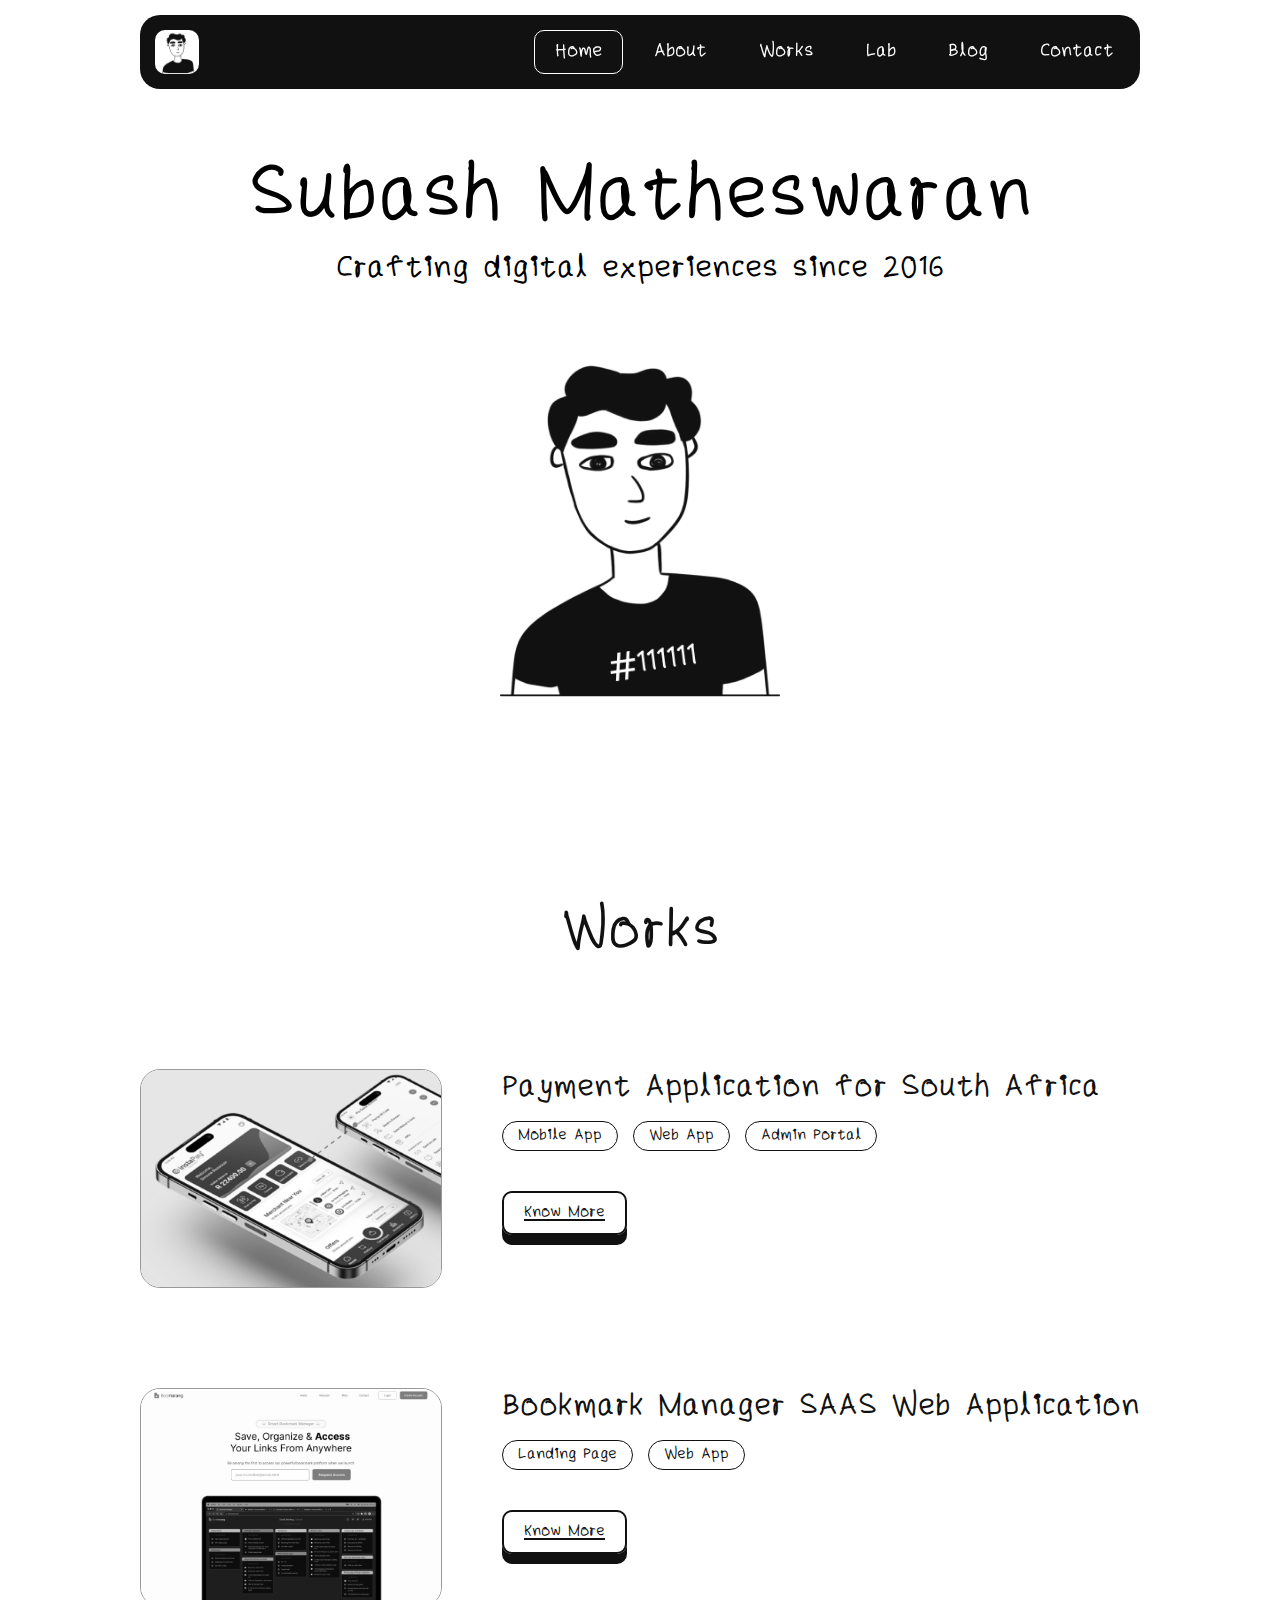
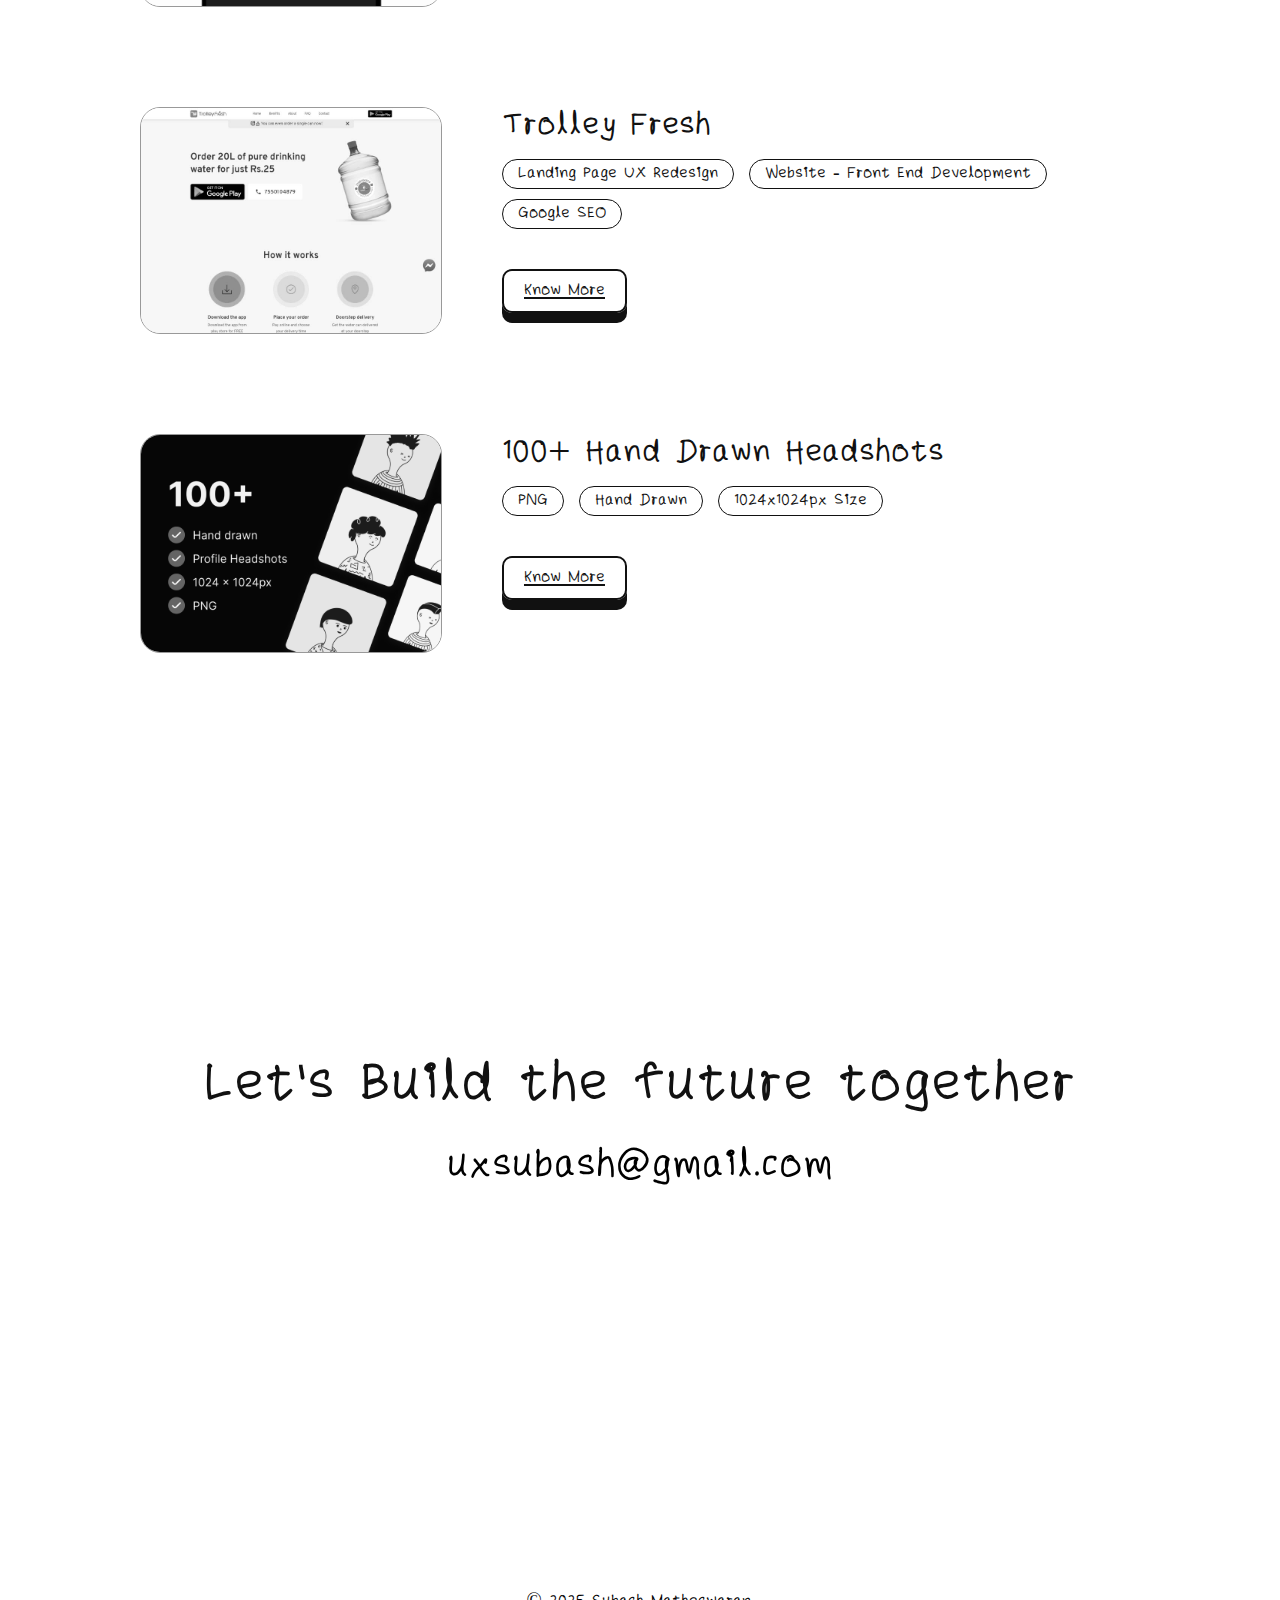
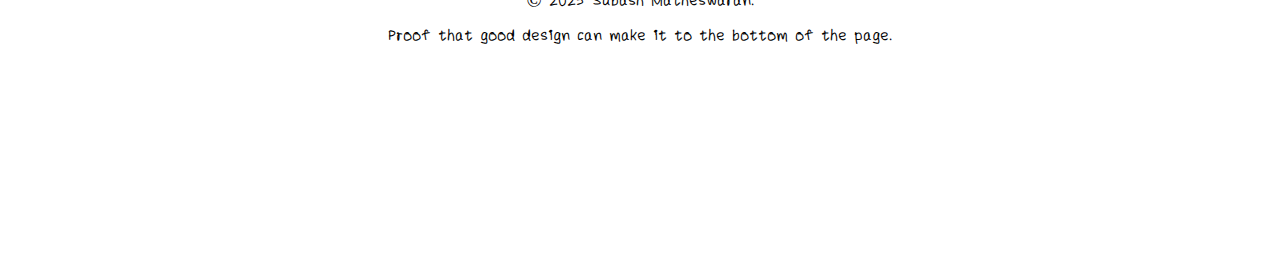
==== index.html @ a1e7739c "Updated website" ====
<!--
   ========================================================
   
   Hey there code sniffer!!!!
   
   Wanna know a secret:
   When I was about to complete my school days, I wanted to become a Fashion Designer!!! Well, life had other (better) ideas.
   
   Need any help with application UX design, drop me a line..
   email: uxsubash@gmail.com
   Twitter: https://twitter.com/SubashMathes
   
   SMILE...    ;-)
   
   ========================================================   
   
                                                                       
                                                                       
  .--.--.                                                    ,---,     
 /  /    '.                ,---,                           ,--.' |     
|  :  /`. /          ,--,,---.'|                           |  |  :     
;  |  |--`         ,'_ /||   | :                  .--.--.  :  :  :     
|  :  ;_      .--. |  | ::   : :      ,--.--.    /  /    ' :  |  |,--. 
 \  \    `. ,'_ /| :  . |:     |,-.  /       \  |  :  /`./ |  :  '   | 
  `----.   \|  ' | |  . .|   : '  | .--.  .-. | |  :  ;_   |  |   /' : 
  __ \  \  ||  | ' |  | ||   |  / :  \__\/: . .  \  \    `.'  :  | | | 
 /  /`--'  /:  | : ;  ; |'   : |: |  ," .--.; |   `----.   \  |  ' | : 
'--'.     / '  :  `--'   \   | '/ : /  /  ,.  |  /  /`--'  /  :  :_:,' 
  `--'---'  :  ,      .-./   :    |;  :   .'   \'--'.     /|  | ,'     
             `--`----'   /    \  / |  ,     .-./  `--'---' `--''       
                         `-'----'   `--`---'                           
                                                                       
   
   
-->







<!DOCTYPE html>
<html lang="en">
  <head>
    <title>UX Designer - Tamil Nadu, India</title>
    <meta charset="utf-8">
    <meta name="viewport" content="width=device-width, initial-scale=1, viewport-fit=cover">
    <meta name="author" content="Subash Matheswaran">
    <meta name="description" content="Crafting digital experiences since 2016. Product Designer - Tamil Nadu, India.">
    <meta name="theme-color" content="#111111">
    <meta property="og:type" content="website">
    <meta property="og:title" content="Subash Matheswaran">
    <meta property="og:description" content="User Experience Designer, India">
    <meta property="og:image" content="/assets/img/preview-image-subash-matheswaran.png">
    <meta property="og:url" content="/this-page.html">
    <meta property="og:site_name" content="Subash Matheswaran Website">
    <meta property="og:locale" content="en_US">
    <meta name="twitter:card" content="/assets/img/preview-image-subash-matheswaran.png">
    <meta name="twitter:url" content="/index.html">
    <meta name="twitter:title" content="Subash - Product Designer, India.">
    <meta name="twitter:image" content="/assets/img/preview-image-subash-matheswaran.png">
    <link rel="icon" type="image/png" href="assets/img/favicon.ico" />
    <link rel="apple-touch-icon" type="image/png" sizes="76x76" href="/apple-touch-icon.png" />
    <link rel="mask-icon" href="/assets/img/android-chrome-512x512.png" color="#111111" />
    <link rel="canonical" href="www.subashmatheswaran.github.io">

    <link rel="stylesheet" href="assets/css/style.css">
  </head>
  <body>

    <div class="container">
        <nav id="navbar">
            <div class="nav-content">
                <a href="index.html" class="logo"><img src="assets/img/subash_logo.png"></a>
                
                <!-- Checkbox for toggle -->
                <input type="checkbox" id="nav-toggle">
                <label for="nav-toggle" class="nav-toggle-label">
                    <div class="hamburger-lines">
                        <span></span>
                    </div>
                </label>
                
                <ul class="nav-links">
                    <li><a class="active-menu" href="index.html">Home</a></li>
                    <li><a href="about.html">About</a></li>
                    <li><a href="works.html">Works</a></li>
                    <li><a href="lab.html">Lab</a></li>
                    <li><a href="https://medium.com/@subashmatheswaran" target="_blank">Blog</a></li>
                    <li><a href="contact.html">Contact</a></li>
                </ul>
            </div>
        </nav>



        <section class="hero-section">
            <h1 class="hero-text">Subash Matheswaran</h1>
            <p class="hero-p">Crafting digital experiences since 2016</p>
            <img class="hero-image" src="assets/img/subash_image.png" alt="Subash Illustration" />
            <img class="hero-snippets" src="assets/img/hero-snippets.png" alt="Snippets" />
        </section>



        <section class="works section-space">
            <h2>Works</h2>

            <div class="work-card">
                <img class="work-card-image" src="assets/img/instapay.png"/>
                <div class="card-content">
                    <h3>Payment Application for South Africa</h3>
                    <ul>
                        <li>Mobile App</li>
                        <li>Web App</li>
                        <li>Admin Portal</li>
                    </ul>
                    <a href="#" target="_blank" class="cta-card-button">Know More</a>
                </div>
            </div>

            <div class="work-card">
                <img class="work-card-image" src="assets/img/boomarang_saas.png" />
                <div class="card-content">
                    <h3>Bookmark Manager SAAS Web Application</h3>
                    <ul>
                        <li>Landing Page</li>
                        <li>Web App</li>
                    </ul>
                    <a href="#" target="_blank" class="cta-card-button">Know More</a>
                </div>
            </div>

            <div class="work-card">
                <img class="work-card-image" src="assets/img/trolley-fresh.jpg" />
                <div class="card-content">
                    <h3>Trolley Fresh</h3>
                    <ul>
                        <li>Landing Page UX Redesign</li>
                        <li>Website - Front End Development</li>
                        <li>Google SEO</li>
                    </ul>
                    <a href="#" target="_blank" class="cta-card-button">Know More</a>
                </div>
            </div>

            <div class="work-card">
                <img class="work-card-image" src="assets/img/100_headshots_handdrawn.png" />
                <div class="card-content">
                    <h3>100+ Hand Drawn Headshots</h3>
                    <ul>
                        <li>PNG</li>
                        <li>Hand Drawn</li>
                        <li>1024x1024px Size</li>
                    </ul>
                    <a href="#" target="_blank" class="cta-card-button">Know More</a>
                </div>
            </div>

        </section>





<!--

        <section class="home-lab section-space">
            <h2>From the Lab</h2>
            <a>Visit Lab</a>
            <div class="card-row">
                <div class="card">
                    <img src="assets/img/instapay.png" alt="" class="">
                    <h3>Lines and Shapes1</h3>
                </div>
                <div class="card">
                    <img src="assets/img/instapay.png" alt="" class="">
                    <h3>Lines and Shapes1</h3>
                </div>
                <div class="card">
                    <img src="assets/img/instapay.png" alt="" class="">
                    <h3>Lines and Shapes1</h3>
                </div>
            </div>
        </section>

-->





        <section class="cta-email section-space">
            <h2>Let’s Build the future together</h2>
            <h3>uxsubash@gmail.com</h3>
        </section>






        <footer class="footer section-space">
            <p>© 2025 Subash Matheswaran.</p>
            <p>Proof that good design can make it to the bottom of the page.</p>
        </footer>
        






    </div>
    <script src="https://ajax.googleapis.com/ajax/libs/jquery/3.3.1/jquery.min.js"></script>
	<script src="assets/js/script.js" type="text/javascript"></script>
    <script>
        $(document).ready(function(){
        var oldTitle = $(document).find("title").text();
        var newTitle = "You're Awesome...";
    
        function setTitle(title){
          document.title = title;
        }
    
        $(window).on("focus", function(){
        setTitle(oldTitle);
        }).on("blur", function(){
        setTitle(newTitle);
        });
        });
    
    
    
        // smooth scroll mouse wheel
        document.addEventListener('wheel',function (event){
        //only vertical scroll
        if (event.deltaY > 0)
        {
            event.preventDefault();
            smoothScroll(document.documentElement,5,1000)
        }
        })
        function smoothScroll (domElement,pixel,delay)
        {
        const intervalToRepeat = 5;
        const step = (intervalToRepeat * pixel) / delay;
        if ( step < pixel)
        {
            domElement.scrollTop += step;
            setTimeout(function (){
            smoothScroll(domElement,pixel - step,delay)
            },intervalToRepeat);
        }
        }
    
        </script>
        
  </body>
</html>
---- assets/css/style.css ----
/* CSS Reset

http://meyerweb.com/eric/tools/css/reset/ 
v2.0 | 20110126
License: none (public domain)
*/

html, body, div, span, applet, object, iframe,
h1, h2, h3, h4, h5, h6, p, blockquote, pre,
a, abbr, acronym, address, big, cite, code,
del, dfn, em, img, ins, kbd, q, s, samp,
small, strike, strong, sub, sup, tt, var,
b, u, i, center,
dl, dt, dd, ol, ul, li,
fieldset, form, label, legend,
table, caption, tbody, tfoot, thead, tr, th, td,
article, aside, canvas, details, embed, 
figure, figcaption, footer, header, hgroup, 
menu, nav, output, ruby, section, summary,
time, mark, audio, video {
	margin: 0;
	padding: 0;
	border: 0;
	font-size: 100%;
	font: inherit;
	vertical-align: baseline;
}
/* HTML5 display-role reset for older browsers */
article, aside, details, figcaption, figure, 
footer, header, hgroup, menu, nav, section {
	display: block;
}
body {
	line-height: 1;
    font-family: "Humans-Font-01-Regular";
    cursor: url('../img/cursor.png'), auto;
}
ol, ul {
	list-style: none;
}
blockquote, q {
	quotes: none;
}
blockquote:before, blockquote:after,
q:before, q:after {
	content: '';
	content: none;
}
table {
	border-collapse: collapse;
	border-spacing: 0;
}


@font-face {
    font-family: "Humans-Font-01-Regular";
    src: url("../font/Humans-Font-01-Regular.ttf");
}

::-moz-selection { /* Code for Firefox */
    color: #ffffff;
    background: #111111;
  }
  
  ::selection {
    color: #ffffff;
    background: #111111;
  }





  /* scroll bar customization */
::-webkit-scrollbar {
    width: 12px;
  }
  
  /* Track */
  ::-webkit-scrollbar-track {
    box-shadow: inset 0 0 2px grey; 
    border-radius: 10px;
  }
   
  /* Handle */
  ::-webkit-scrollbar-thumb {
    background: #111111; 
    border-radius: 10px;
  }
  
  /* Handle on hover */
  ::-webkit-scrollbar-thumb:hover {
    background: #111111; 
  }











.container{
    max-width: 1000px;
    margin: 0 auto;
}

/* navbar */
#navbar {
    padding: 15px 0px;
    position: fixed;
    max-width: 1000px;
    z-index: 1000;
    transition: all 0.3s;
}

.nav-content {
    width: 1000px;
    background-color: #111111;
    
    border-radius: 20px;
    margin: 0 auto;
    display: flex;
    justify-content: space-between;
    align-items: center;
    float: right;
}

.nav-content .logo{
    text-decoration: none;
    max-height: 44px;
    padding: 15px;
}

.logo img{
    max-width: 44px;
    max-height: 44px;
    border-radius: 10px;
}

/* Hide checkbox */
#nav-toggle {
    display: none;
}

/* Hamburger menu styles */
.nav-toggle-label {
    display: none; /* Hidden by default for desktop */
    cursor: pointer;
    width: 40px;
    height: 40px;
    align-items: center;
    justify-content: center;
}

/* Container for hamburger lines */
.hamburger-lines {
    position: relative;
    width: 25px;
    height: 20px;
}

.hamburger-lines span,
.hamburger-lines span::before,
.hamburger-lines span::after {
    display: block;
    background: #000000;
    height: 2px;
    width: 25px;
    position: absolute;
    left: 0;
    transition: all 0.3s ease;
}

.hamburger-lines span {
    top: 9px;
}

.hamburger-lines span::before {
    content: '';
    top: -8px;
}

.hamburger-lines span::after {
    content: '';
    top: 8px;
}

/* Hamburger animation */
#nav-toggle:checked + .nav-toggle-label .hamburger-lines span {
    background: transparent;
}

#nav-toggle:checked + .nav-toggle-label .hamburger-lines span::before {
    transform: rotate(45deg);
    top: 0;
}

#nav-toggle:checked + .nav-toggle-label .hamburger-lines span::after {
    transform: rotate(-45deg);
    top: 0;
}

/* Navigation links */
.nav-links {
    display: flex;
    list-style: none;
}

.nav-links a {
    color: #ffffff;
    border-radius: 10px;
    border: 1px solid #111111;
    text-decoration: none;
    padding: 10px 20px;
    margin: 0px 5px;
    font-size: 24px;
    transition: all 0.6s;
}

.nav-links .active-menu:hover{
    color: #111111;
    background-color: #ffffff;
}


.nav-links .active-menu{
    border: 1px solid #ffffff;
    border-radius: 10px;
}

.nav-links a:hover {
    color: #ffffff;
    border-radius: 10px;
    border: 1px solid #ffffff;
    transition: all 0.6s;
}

/* Mobile styles */
@media (max-width: 768px) {
    .nav-toggle-label {
        display: flex; /* Show only on mobile */
    }

    .nav-links {
        position: absolute;
        top: 100%;
        left: 0;
        width: 100%;
        background-color: #ffffff;
        padding: 0;
        margin: 0;
        
        /* Initial state */
        max-height: 0;
        overflow: hidden;
        transition: max-height 0.5s ease-in-out,
                    padding 0.5s ease-in-out;
    }

    
.nav-links a {
    margin-left: 0px;
    font-size: 24px;
}

    .nav-links li {
        opacity: 0;
        transform: translateY(-20px);
        transition: opacity 0.5s ease, 
                    transform 0.5s ease;
    }

    /* Show menu when checkbox is checked */
    #nav-toggle:checked ~ .nav-links {
        max-height: 500px;
        padding: 1rem;
    }

    /* Animate list items when menu opens */
    #nav-toggle:checked ~ .nav-links li {
        opacity: 1;
        transform: translateY(0);
        padding:30px;
    }

    /* Stagger the animation for each list item */
    .nav-links li:nth-child(1) { transition-delay: 0.1s; }
    .nav-links li:nth-child(2) { transition-delay: 0.2s; }
    .nav-links li:nth-child(3) { transition-delay: 0.3s; }
    .nav-links li:nth-child(4) { transition-delay: 0.4s; }

    .nav-links {
        flex-direction: column;
    }

    .nav-links li {
        text-align: center;
        padding: 0.5rem 0;
    }
}










/* HERO content */
.hero-section{
    padding-top: 100px;
    text-align: center;
}

.hero-text{
    font-size: 100px;
    margin-top: 50px;
}

.hero-p{
    font-size: 40px;
    margin-bottom: 70px;
}

.hero-image{
    max-width: 280px;
    max-height: 337px;   
    position:absolute;
    left:0;
    right:0;
    margin: 0px auto;
}

.hero-snippets{
    max-width: 780px;
    margin-bottom: 30px;
    position:relative;
    visibility: hidden;
    pointer-events:none;
    opacity: 0;
    transition: all 0.4s;
}

.hero-image:hover ~ .hero-snippets{
    visibility: visible;
    opacity: 1;
    transition: all 0.6s;
}

















.section-space{
    padding-top: 200px;
    padding-bottom: 200px;
}



/*WORKS*/
.works{
    clear: both;
}

.works h2{
    font-size: 70px;
    text-align: center;
    color:  #111111;
}

.work-card{
    clear: both;
    padding-top: 100px;
    height: 218px;
}

.work-card-image{
    float: left;
    border-radius: 20px;
    margin-right: 60px;
    max-width: 300px;
    border: 1px solid #999999;
    filter: grayscale(100%);
    transition: all 0.6s;
}

.work-card-image:hover{
    filter: grayscale(0%);
    transition: all 0.6s;
    transform: scale(1.1);
}

.work-card .card-content{
    float: none;
}

.work-card .card-content h3{
    font-size: 40px;
    color:  #111111;
}

.work-card .card-content ul{
    margin-top:12px;
}

.work-card .card-content ul li{
    padding: 4px 15px;
    margin-right: 10px !important;
    margin-bottom: 10px !important;
    border: 1px solid #111111;
    border-radius: 30px;
    font-size: 20px;
    margin: 0;
    display: inline-block;
    color:  #111111;
}

.cta-card-button{
    display: inline-block;
    margin-top: 30px;
    padding: 10px 20px;
    color: #111111;
    border: 2px solid #111111;
    border-radius: 10px;
    font-size: 20px;
    line-height: 20px;
    -webkit-box-shadow: 0px 10px 0px 0px rgba(17,17,17,1);
    -moz-box-shadow: 0px 10px 0px 0px rgba(17,17,17,1);
    box-shadow: 0px 10px 0px 0px rgba(17,17,17,1);
    transition: all 0.6s;
}

.cta-card-button:hover {
    background-color: #111111;
    color: #ffffff;
    transition: all 0.6s;
    box-shadow: none;
}
























.home-lab{

}

.home-lab h2{
    font-size: 70px;
    color: #111111;
    float: left;
    padding-bottom: 50px;
}

.home-lab a{
    float: right;
    font-size: 40px;
    text-decoration: underline;
}

.home-lab img{
    max-width: 300px;
    border-radius: 20px;
    border: 1px solid #999999;
}

.home-lab .card-row {
    display: flex;
    flex-wrap: wrap;
    flex-direction: row;
    justify-content: space-between;
    width: 100%;
}

.home-lab .card-row .card img{
    transition: all 0.6s;
    transform: scale(1.0);
}

.home-lab .card-row .card img:hover {
    transition: all 0.6s;
    transform: scale(1.1);
}

.home-lab h3{
    font-size: 40px;
    padding-top: 25px;
    word-wrap: break-word;
    max-width: 300px;
}






.cta-email{
    clear: both;
    text-align: center;
}

.cta-email h2{
    font-size: 70px;
    text-align: center;
    color:  #111111;
}

.cta-email h3{
    font-size: 50px;
    margin-top: 20px;
}





.footer{
    clear: both;
    text-align: center;
}

.footer p{
    font-size: 20px;
    padding-bottom: 15px;
}
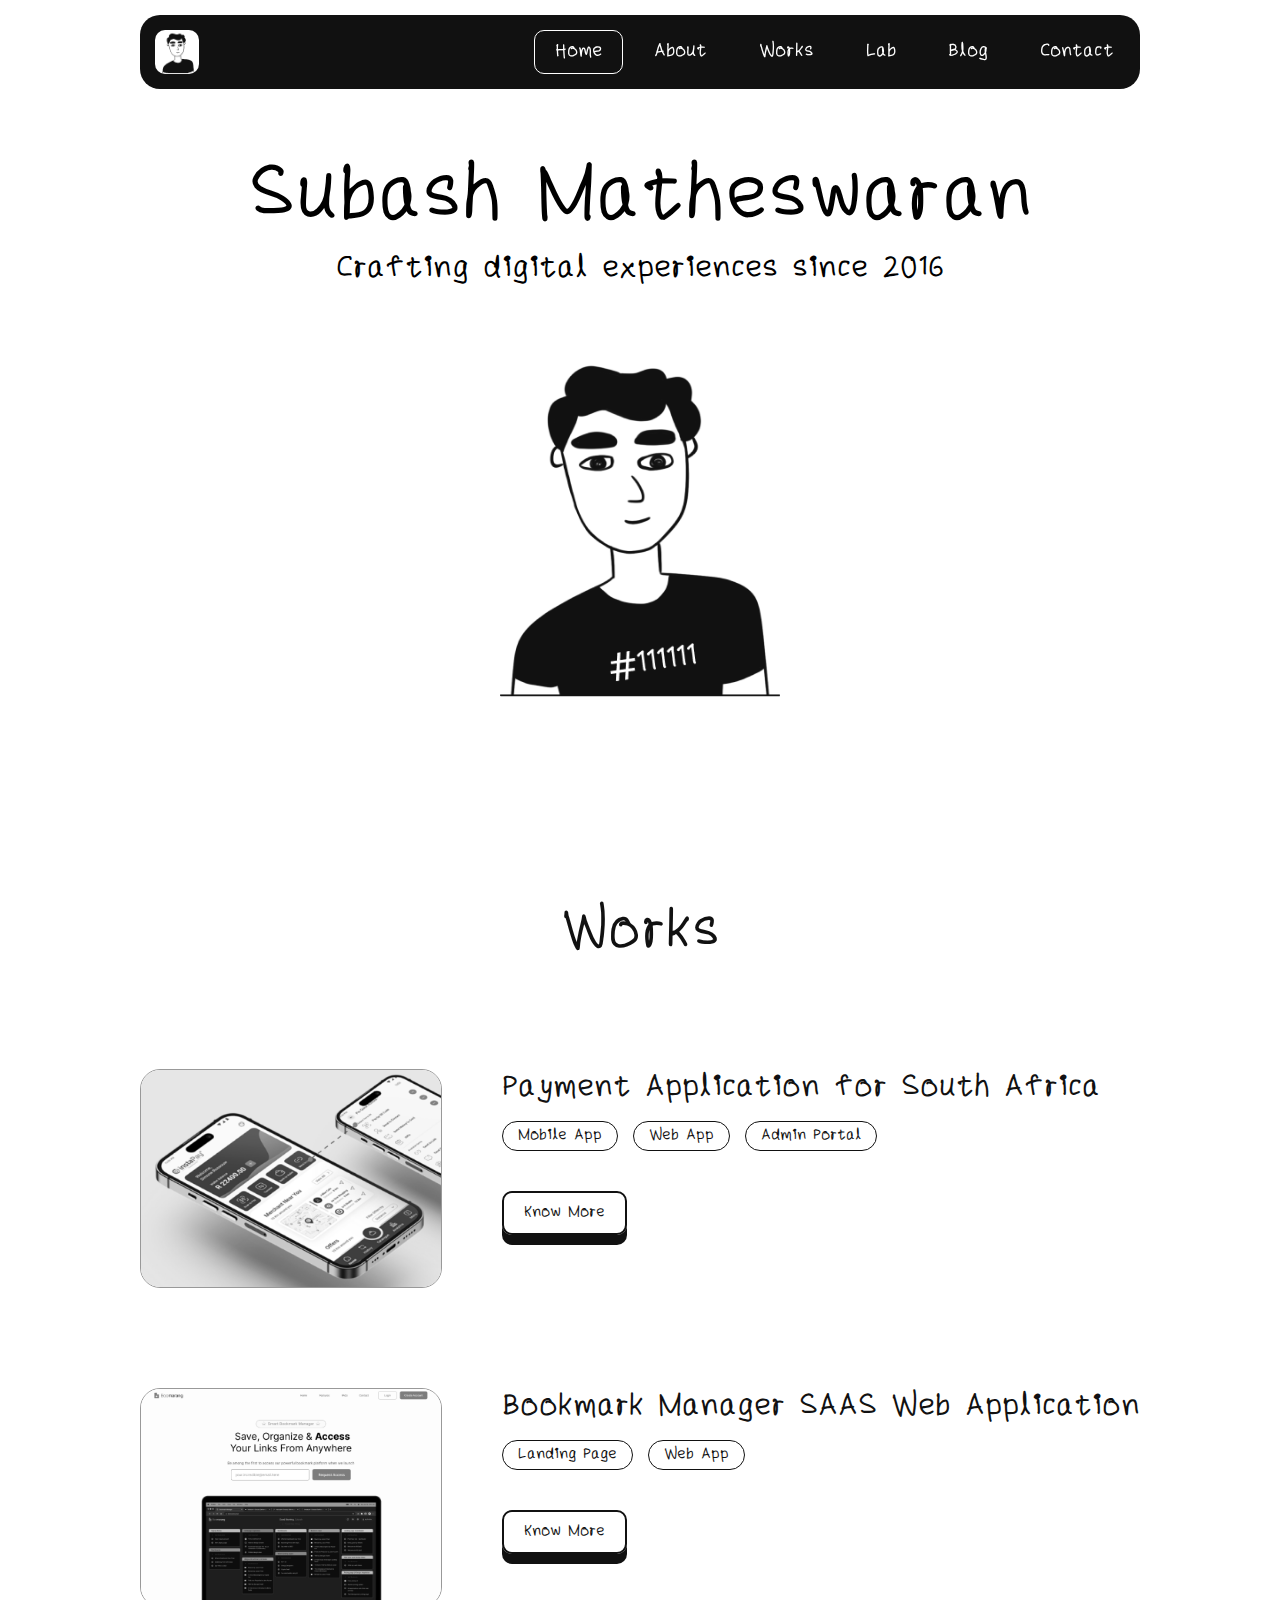
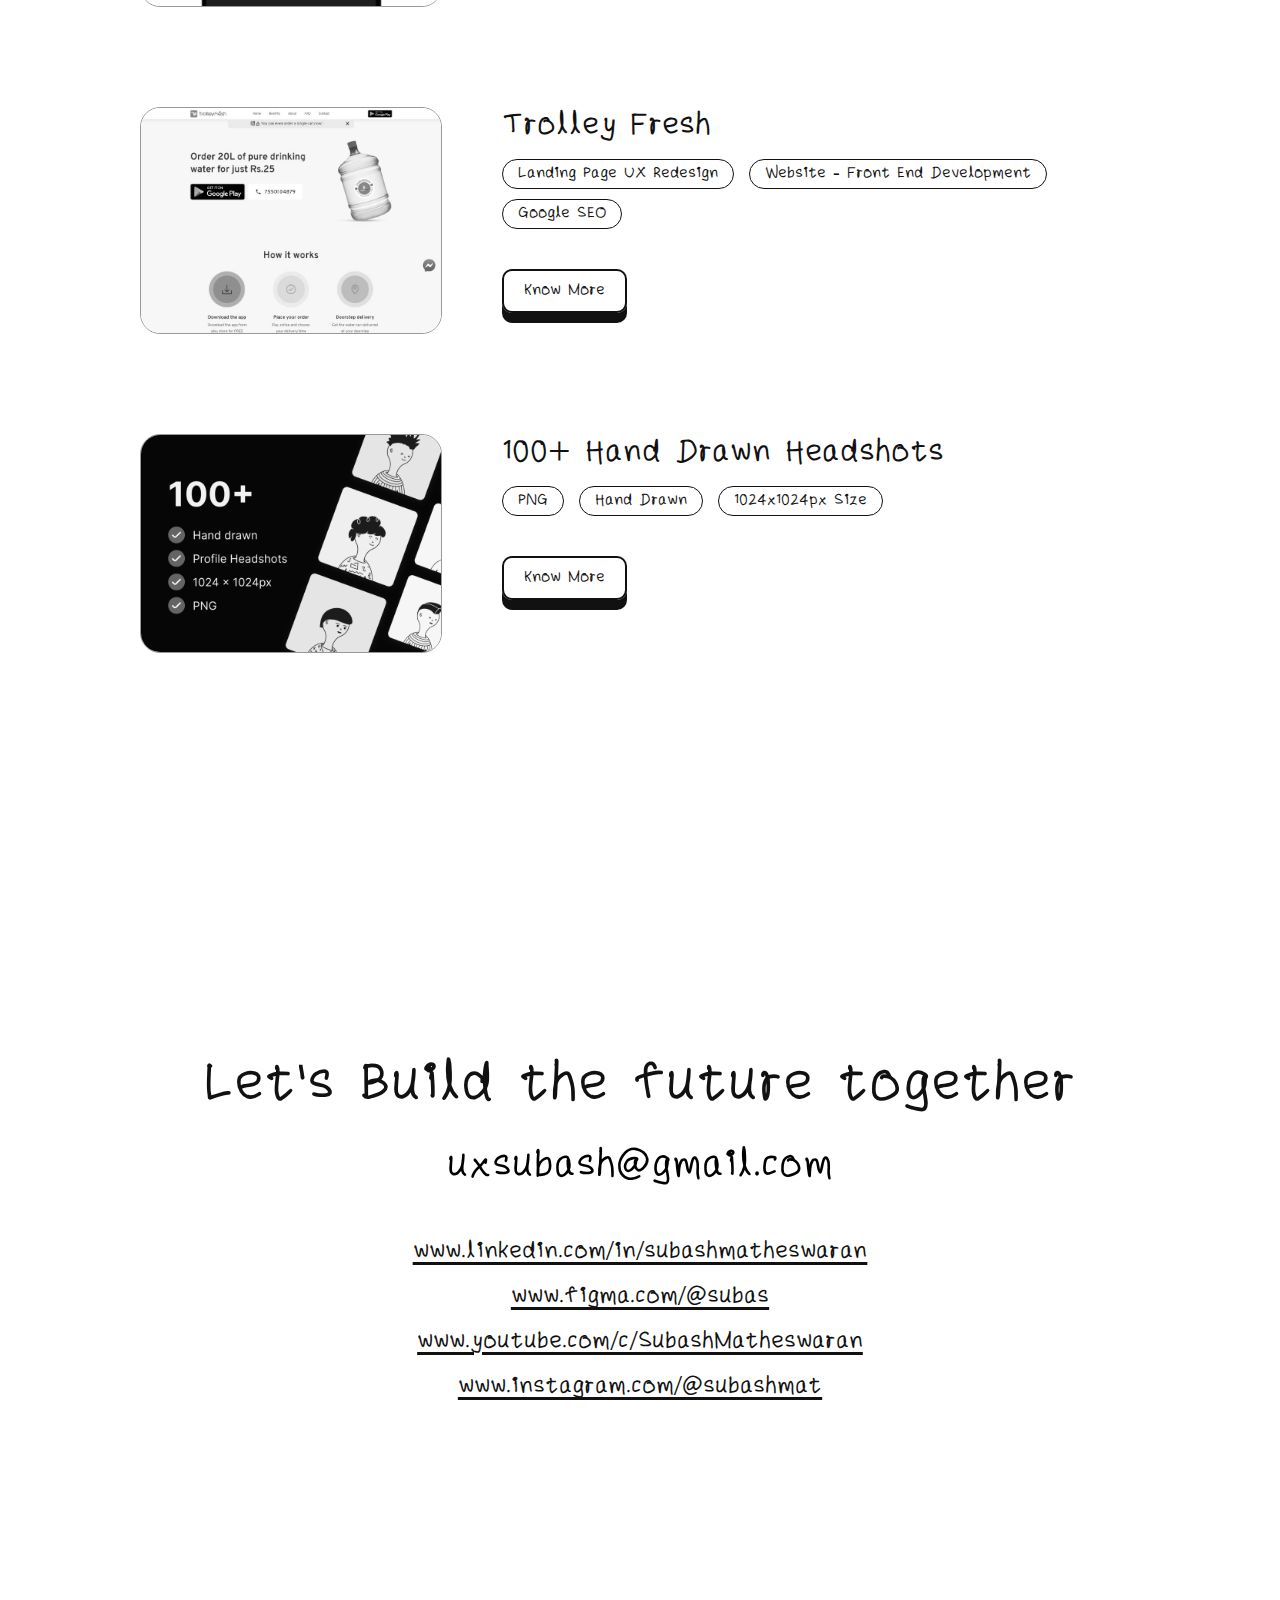
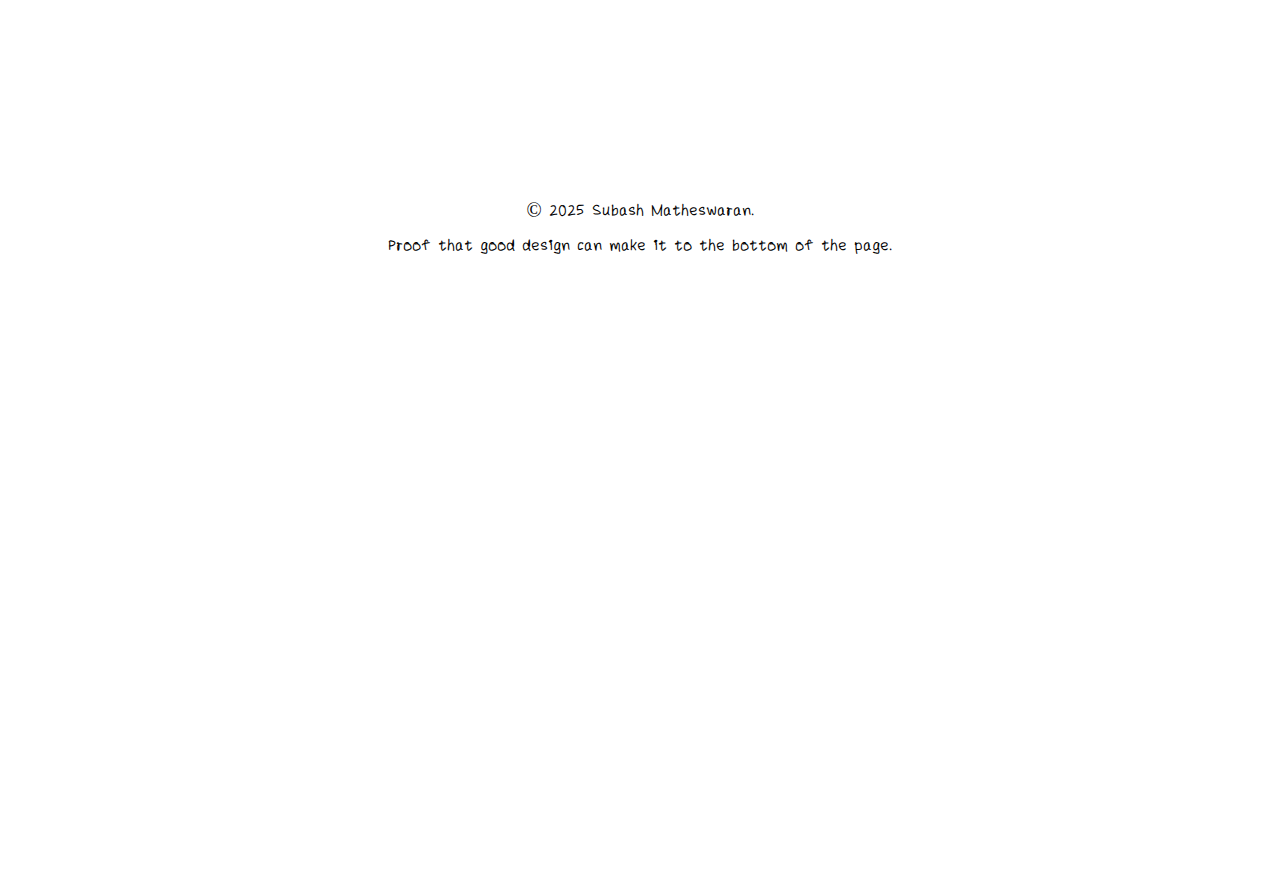
==== commit 2d3b245d: "social links added" ====
--- a/index.html
+++ b/index.html
@@ -195,9 +195,11 @@
         <section class="cta-email section-space">
             <h2>Let’s Build the future together</h2>
             <h3>uxsubash@gmail.com</h3>
-        </section>
-
-
+            <a href="https://www.linkedin.com/in/subashmatheswaran" target="_blank">www.linkedin.com/in/subashmatheswaran</a>
+            <a href="https://www.figma.com/@subas" target="_blank">www.figma.com/@subas</a>
+            <a href="https://www.youtube.com/c/SubashMatheswaran" target="_blank">www.youtube.com/c/SubashMatheswaran</a>
+            <a href="https://instagram.com/@subashmat" target="_blank">www.instagram.com/@subashmat</a>
+        </section>
 
 
 
@@ -207,6 +209,9 @@
             <p>Proof that good design can make it to the bottom of the page.</p>
         </footer>
         
+
+
+        <section class="section-space"></section>
 
 
 
--- a/assets/css/style.css
+++ b/assets/css/style.css
@@ -436,6 +436,7 @@
 
 .cta-card-button{
     display: inline-block;
+    text-decoration: none;
     margin-top: 30px;
     padding: 10px 20px;
     color: #111111;
@@ -546,6 +547,14 @@
 .cta-email h3{
     font-size: 50px;
     margin-top: 20px;
+    margin-bottom: 30px;
+}
+
+.cta-email a{
+    padding-top: 15px;
+    font-size: 30px;
+    display: block;
+    color: #111111;;
 }
 
 
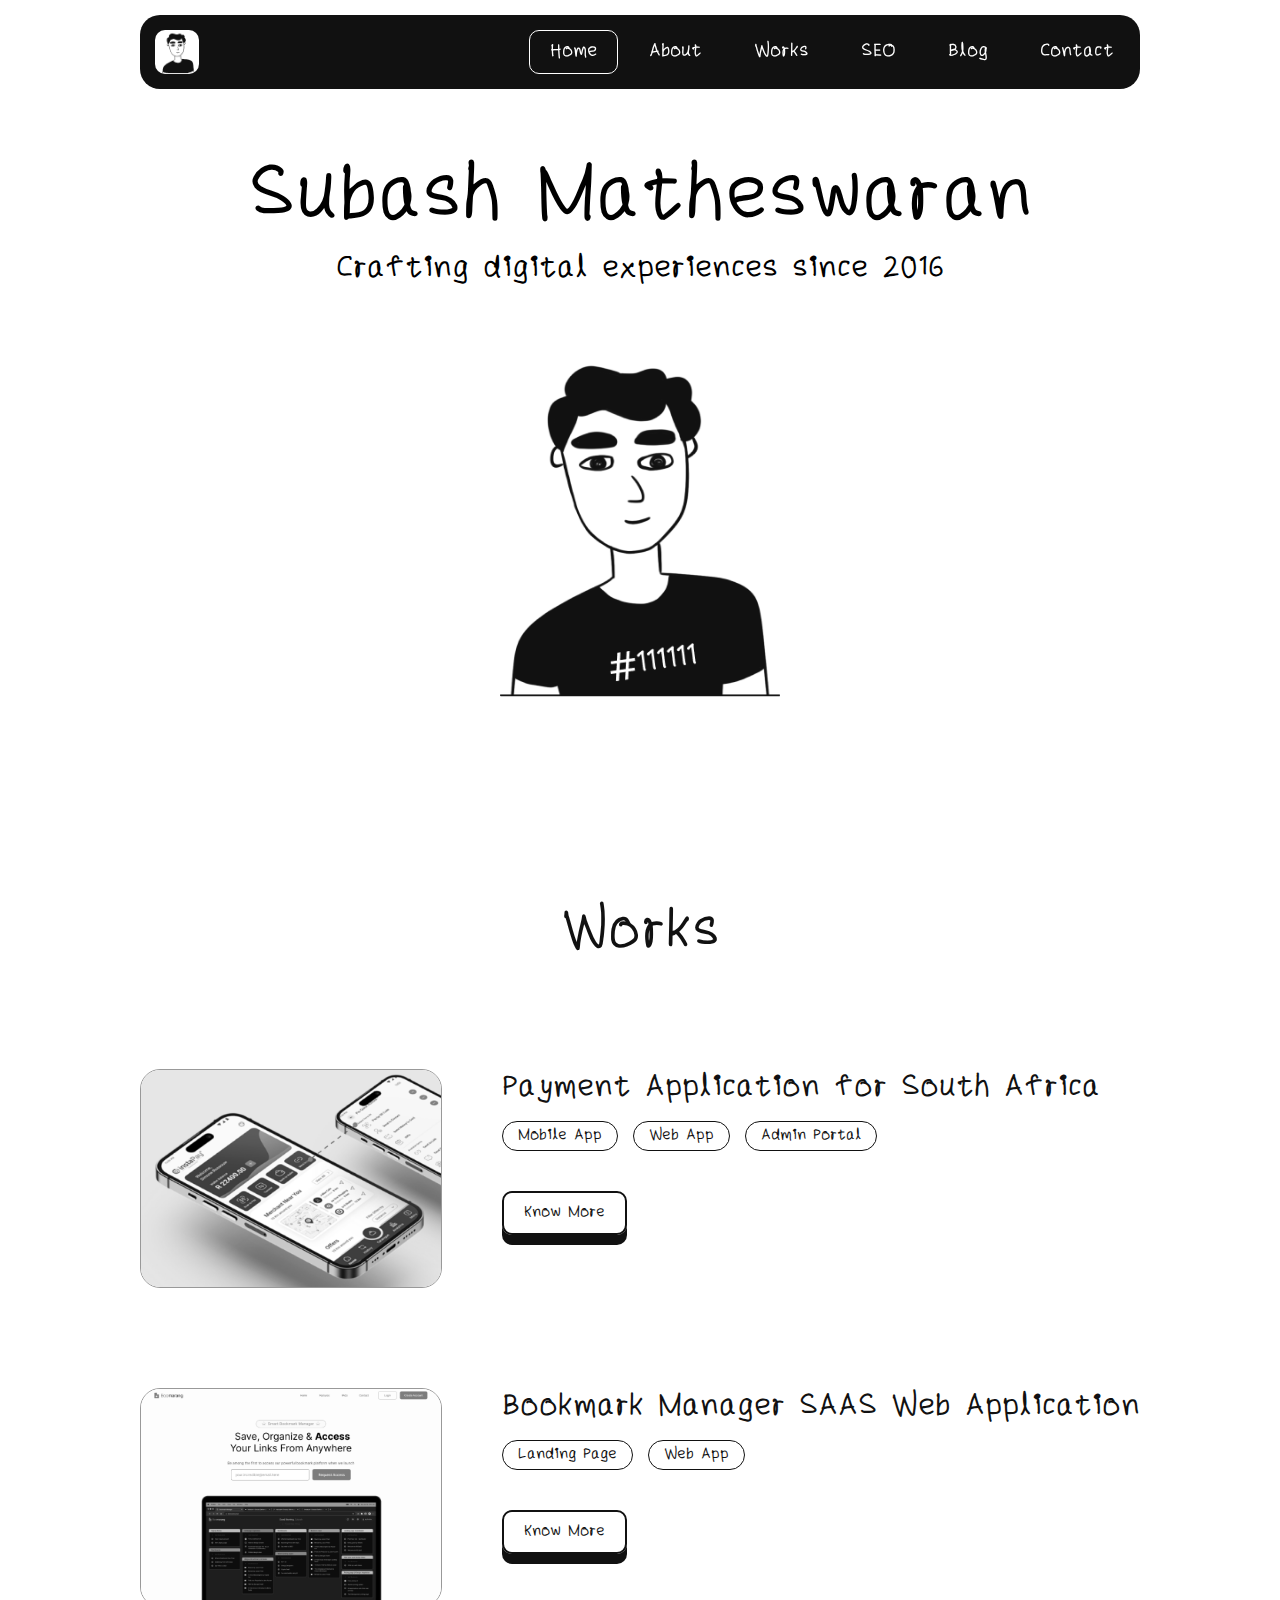
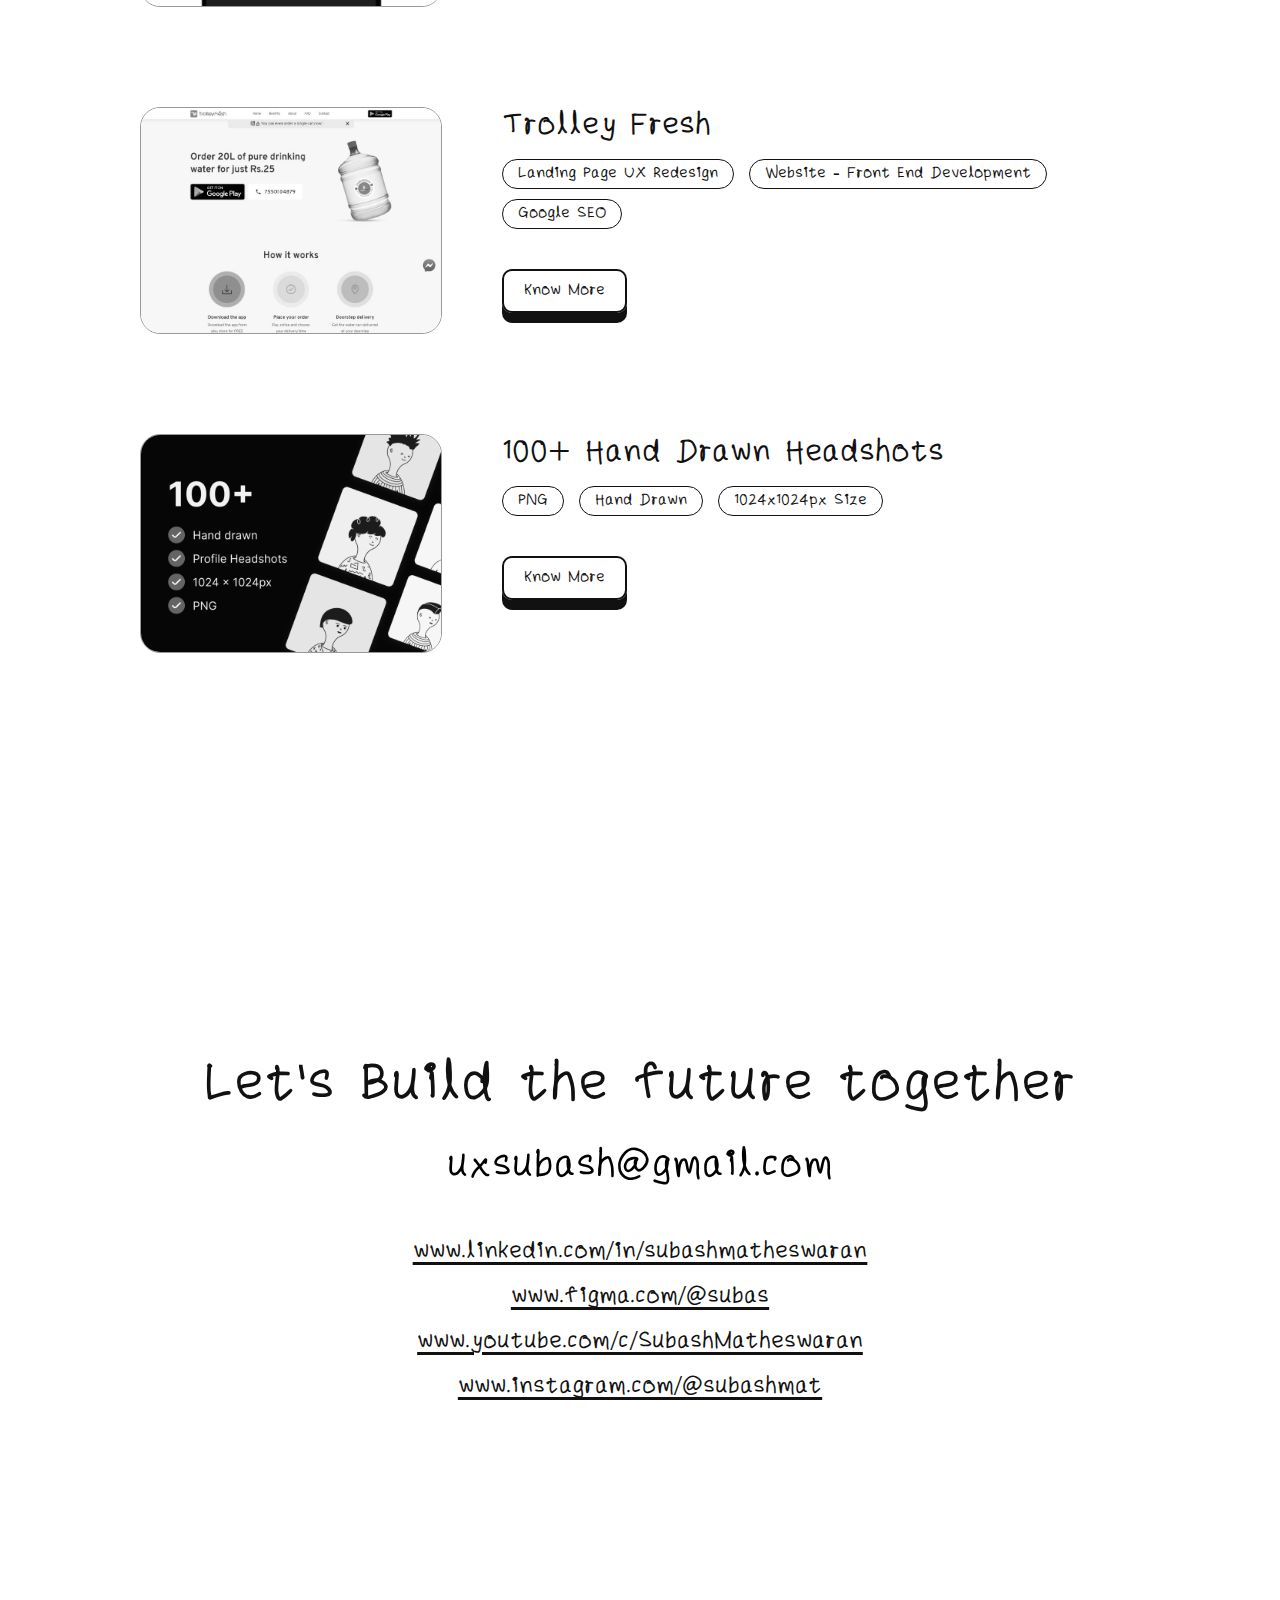
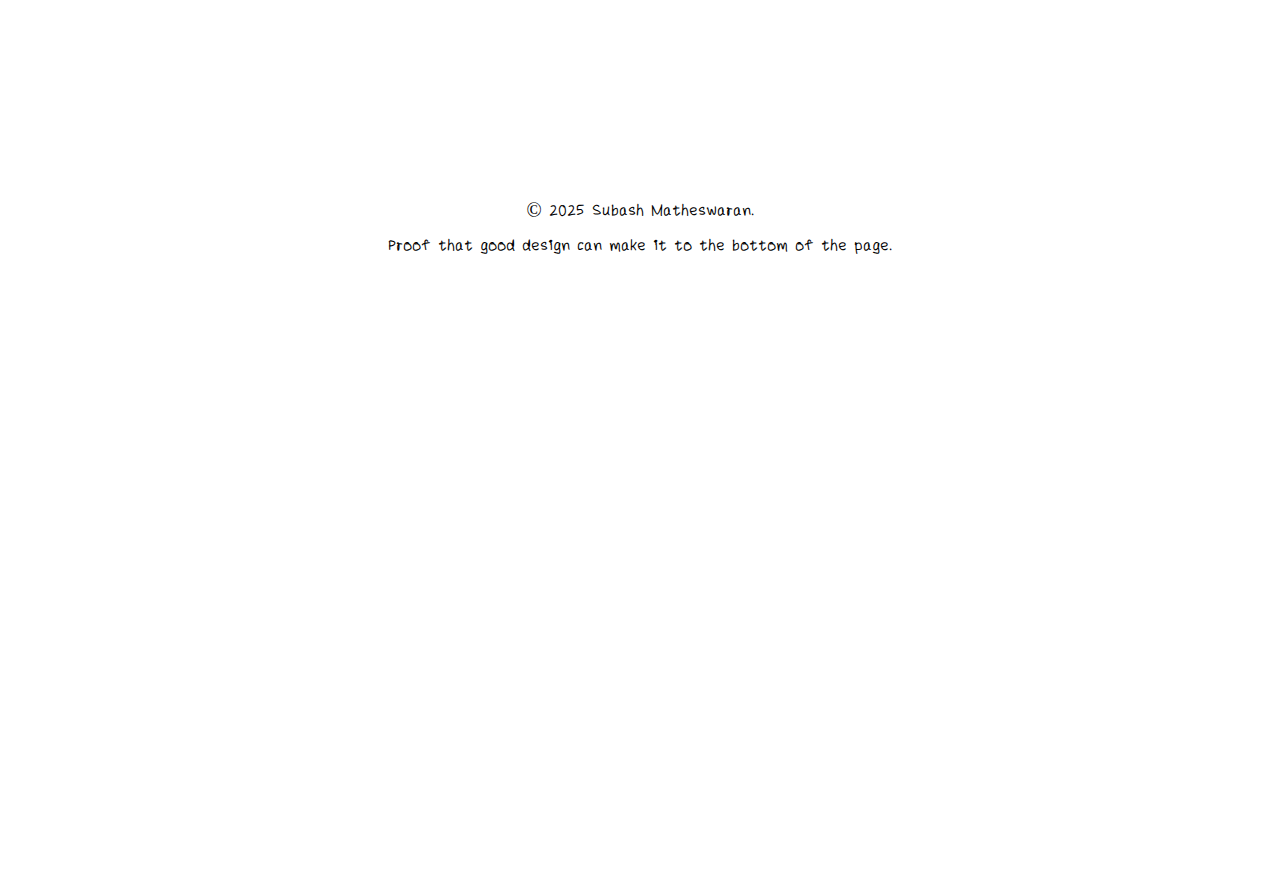
==== commit 095027e4: "seo page added" ====
--- a/index.html
+++ b/index.html
@@ -73,7 +73,7 @@
     <div class="container">
         <nav id="navbar">
             <div class="nav-content">
-                <a href="index.html" class="logo"><img src="assets/img/subash_logo.png"></a>
+                <a href="index.html" class="logo"><img src="assets/img/subash_logo.png" alt="SM logo"></a>
                 
                 <!-- Checkbox for toggle -->
                 <input type="checkbox" id="nav-toggle">
@@ -87,9 +87,9 @@
                     <li><a class="active-menu" href="index.html">Home</a></li>
                     <li><a href="about.html">About</a></li>
                     <li><a href="works.html">Works</a></li>
-                    <li><a href="lab.html">Lab</a></li>
+                    <li><a href="seo/index.html">SEO</a></li>
                     <li><a href="https://medium.com/@subashmatheswaran" target="_blank">Blog</a></li>
-                    <li><a href="contact.html">Contact</a></li>
+                    <li><a href="#contact">Contact</a></li>
                 </ul>
             </div>
         </nav>
@@ -192,7 +192,7 @@
 
 
 
-        <section class="cta-email section-space">
+        <section id="contact" class="cta-email section-space">
             <h2>Let’s Build the future together</h2>
             <h3>uxsubash@gmail.com</h3>
             <a href="https://www.linkedin.com/in/subashmatheswaran" target="_blank">www.linkedin.com/in/subashmatheswaran</a>
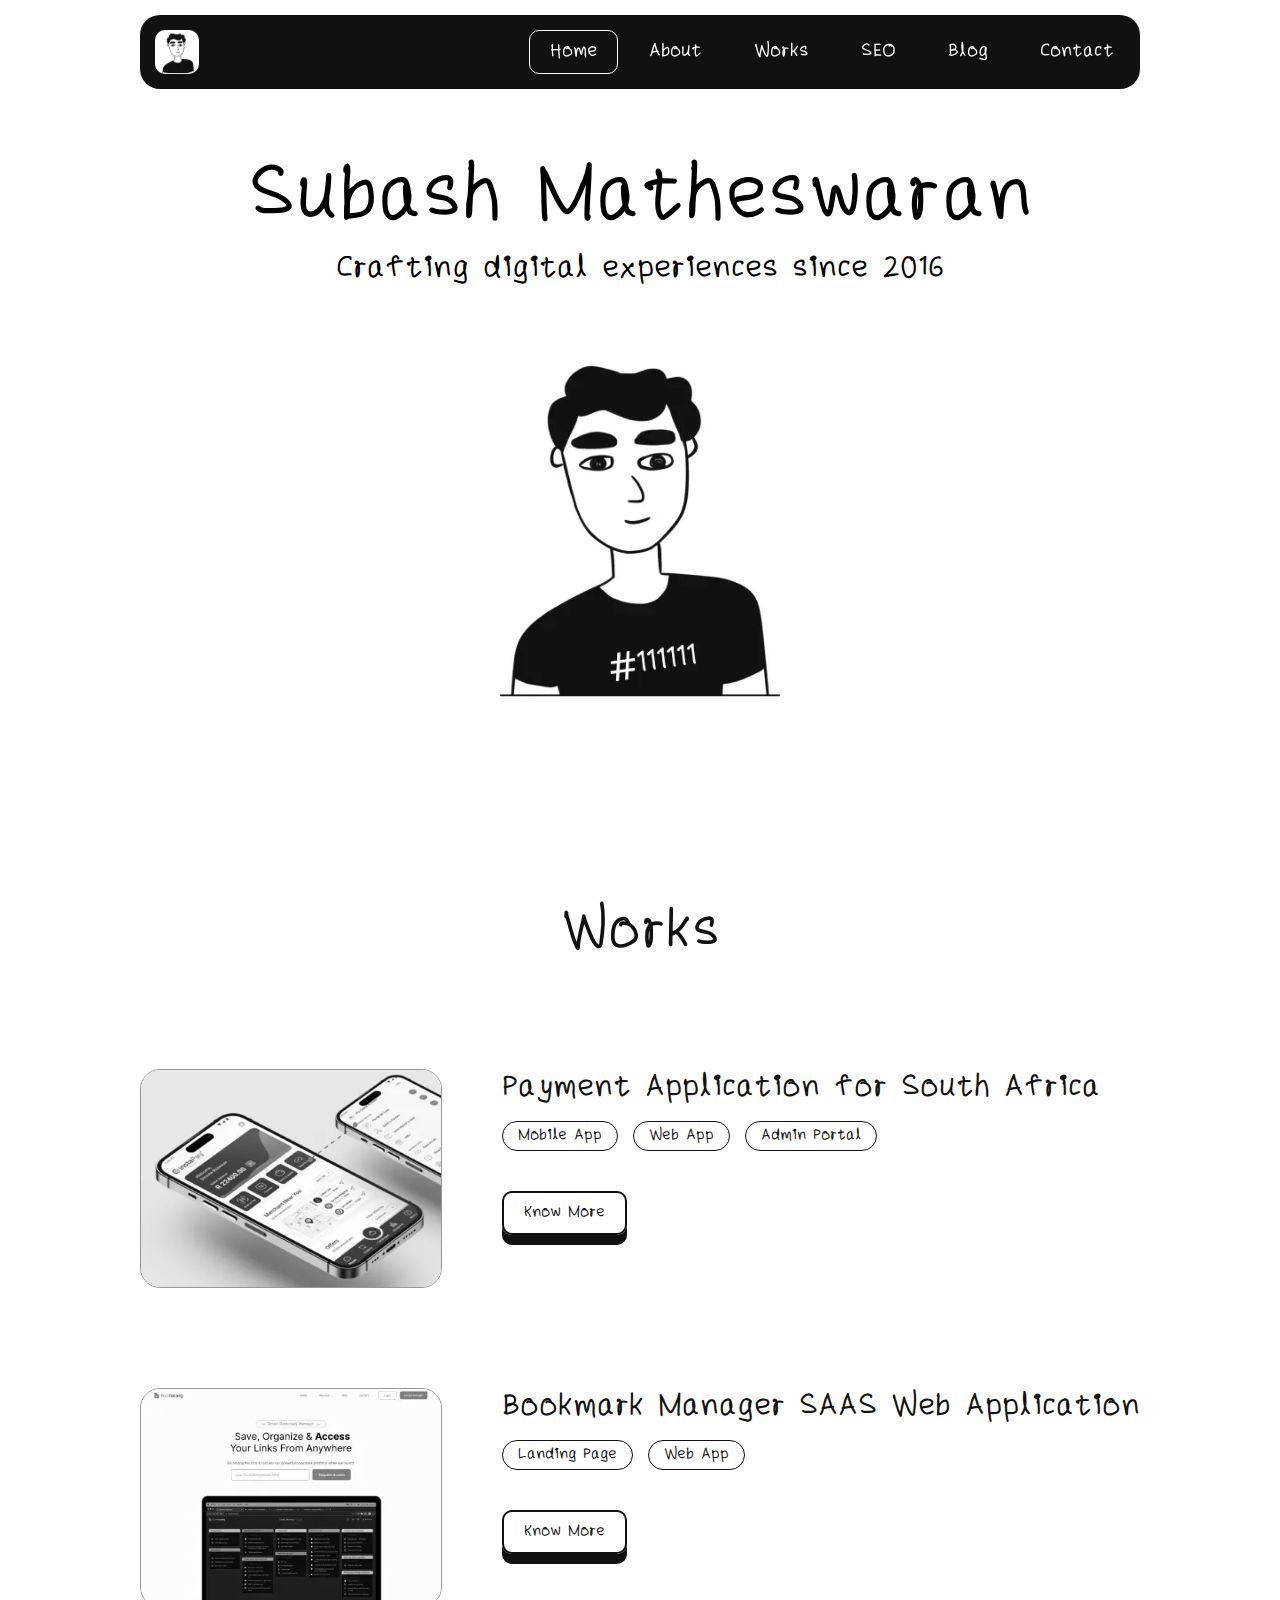
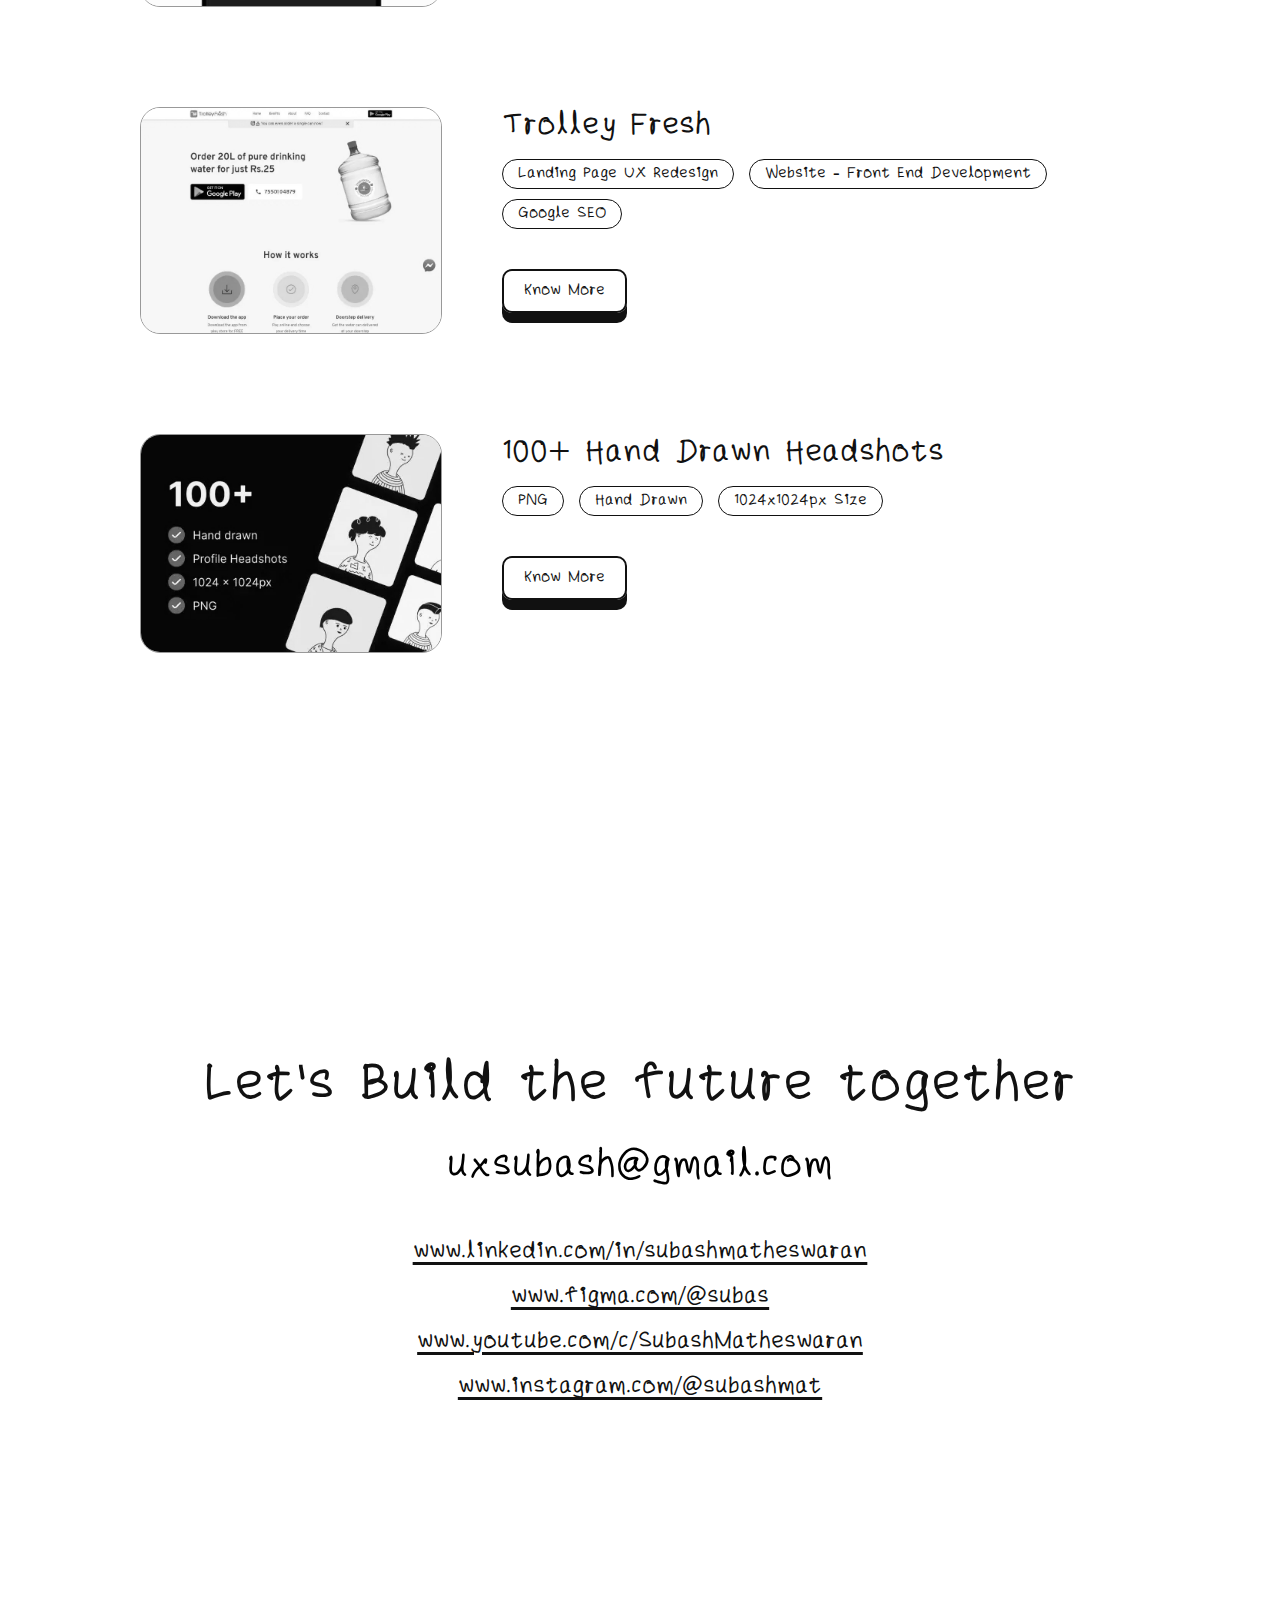
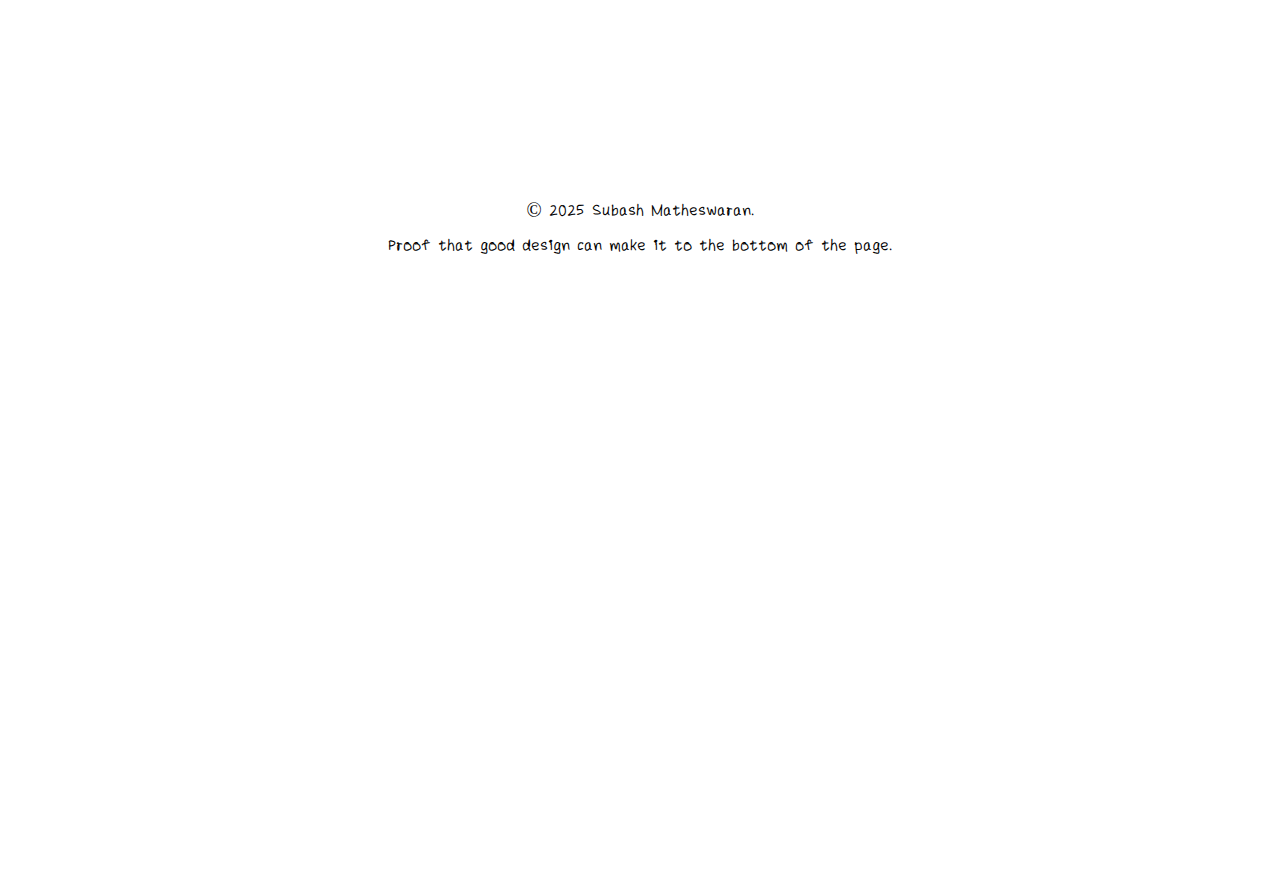
==== commit 74b2a168: "png to webp" ====
--- a/index.html
+++ b/index.html
@@ -73,7 +73,7 @@
     <div class="container">
         <nav id="navbar">
             <div class="nav-content">
-                <a href="index.html" class="logo"><img src="assets/img/subash_logo.png" alt="SM logo"></a>
+                <a href="index.html" class="logo"><img src="assets/img/subash_logo.webp" alt="SM logo"></a>
                 
                 <!-- Checkbox for toggle -->
                 <input type="checkbox" id="nav-toggle">
@@ -84,7 +84,7 @@
                 </label>
                 
                 <ul class="nav-links">
-                    <li><a class="active-menu" href="index.html">Home</a></li>
+                    <li><a class="active-menu" href="#home">Home</a></li>
                     <li><a href="about.html">About</a></li>
                     <li><a href="works.html">Works</a></li>
                     <li><a href="seo/index.html">SEO</a></li>
@@ -96,11 +96,11 @@
 
 
 
-        <section class="hero-section">
+        <section id="home" class="hero-section">
             <h1 class="hero-text">Subash Matheswaran</h1>
             <p class="hero-p">Crafting digital experiences since 2016</p>
-            <img class="hero-image" src="assets/img/subash_image.png" alt="Subash Illustration" />
-            <img class="hero-snippets" src="assets/img/hero-snippets.png" alt="Snippets" />
+            <img class="hero-image" src="assets/img/subash_image.webp" alt="Subash Illustration" />
+            <img class="hero-snippets" src="assets/img/hero-snippets.webp" alt="Snippets" />
         </section>
 
 
@@ -109,7 +109,7 @@
             <h2>Works</h2>
 
             <div class="work-card">
-                <img class="work-card-image" src="assets/img/instapay.png"/>
+                <img class="work-card-image" src="assets/img/instapay.webp"/>
                 <div class="card-content">
                     <h3>Payment Application for South Africa</h3>
                     <ul>
@@ -122,7 +122,7 @@
             </div>
 
             <div class="work-card">
-                <img class="work-card-image" src="assets/img/boomarang_saas.png" />
+                <img class="work-card-image" src="assets/img/boomarang_saas.webp" />
                 <div class="card-content">
                     <h3>Bookmark Manager SAAS Web Application</h3>
                     <ul>
@@ -134,7 +134,7 @@
             </div>
 
             <div class="work-card">
-                <img class="work-card-image" src="assets/img/trolley-fresh.jpg" />
+                <img class="work-card-image" src="assets/img/trolley-fresh.webp" />
                 <div class="card-content">
                     <h3>Trolley Fresh</h3>
                     <ul>
@@ -147,7 +147,7 @@
             </div>
 
             <div class="work-card">
-                <img class="work-card-image" src="assets/img/100_headshots_handdrawn.png" />
+                <img class="work-card-image" src="assets/img/100_headshots_handdrawn.webp" />
                 <div class="card-content">
                     <h3>100+ Hand Drawn Headshots</h3>
                     <ul>
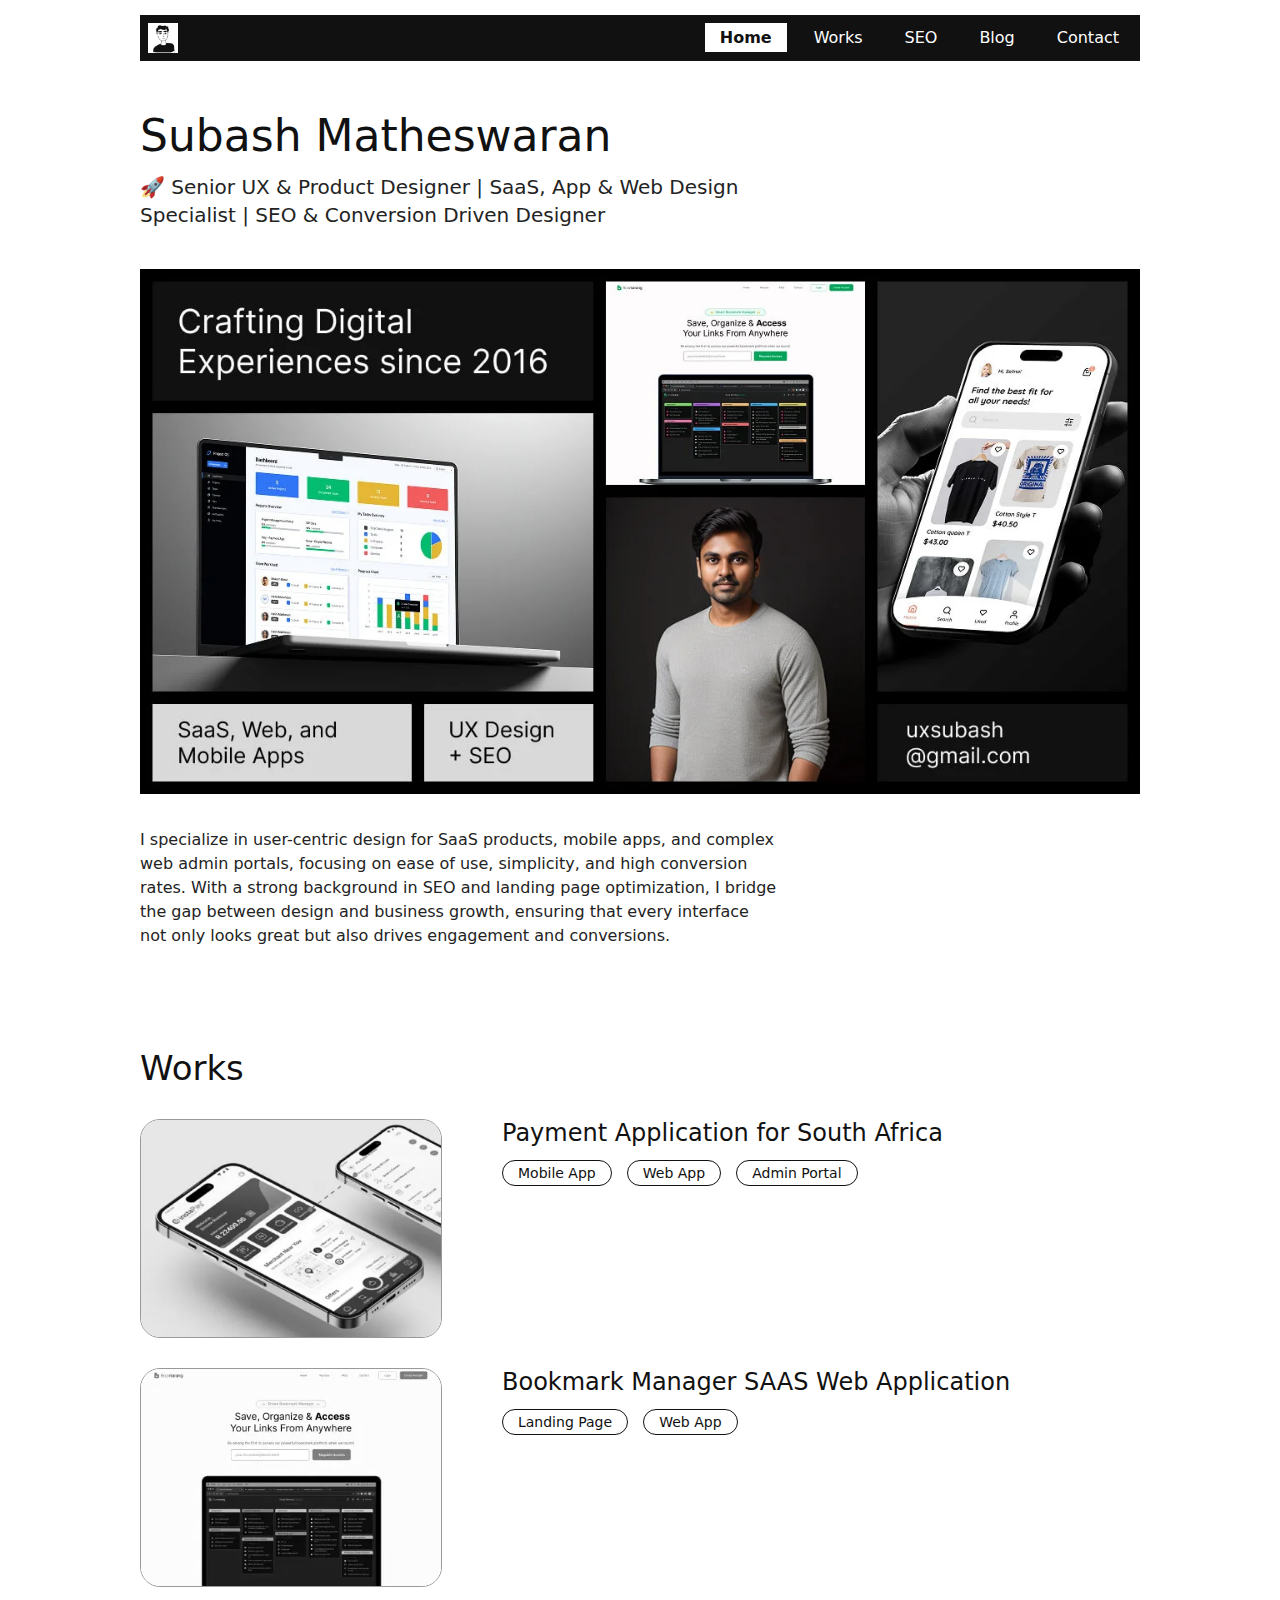
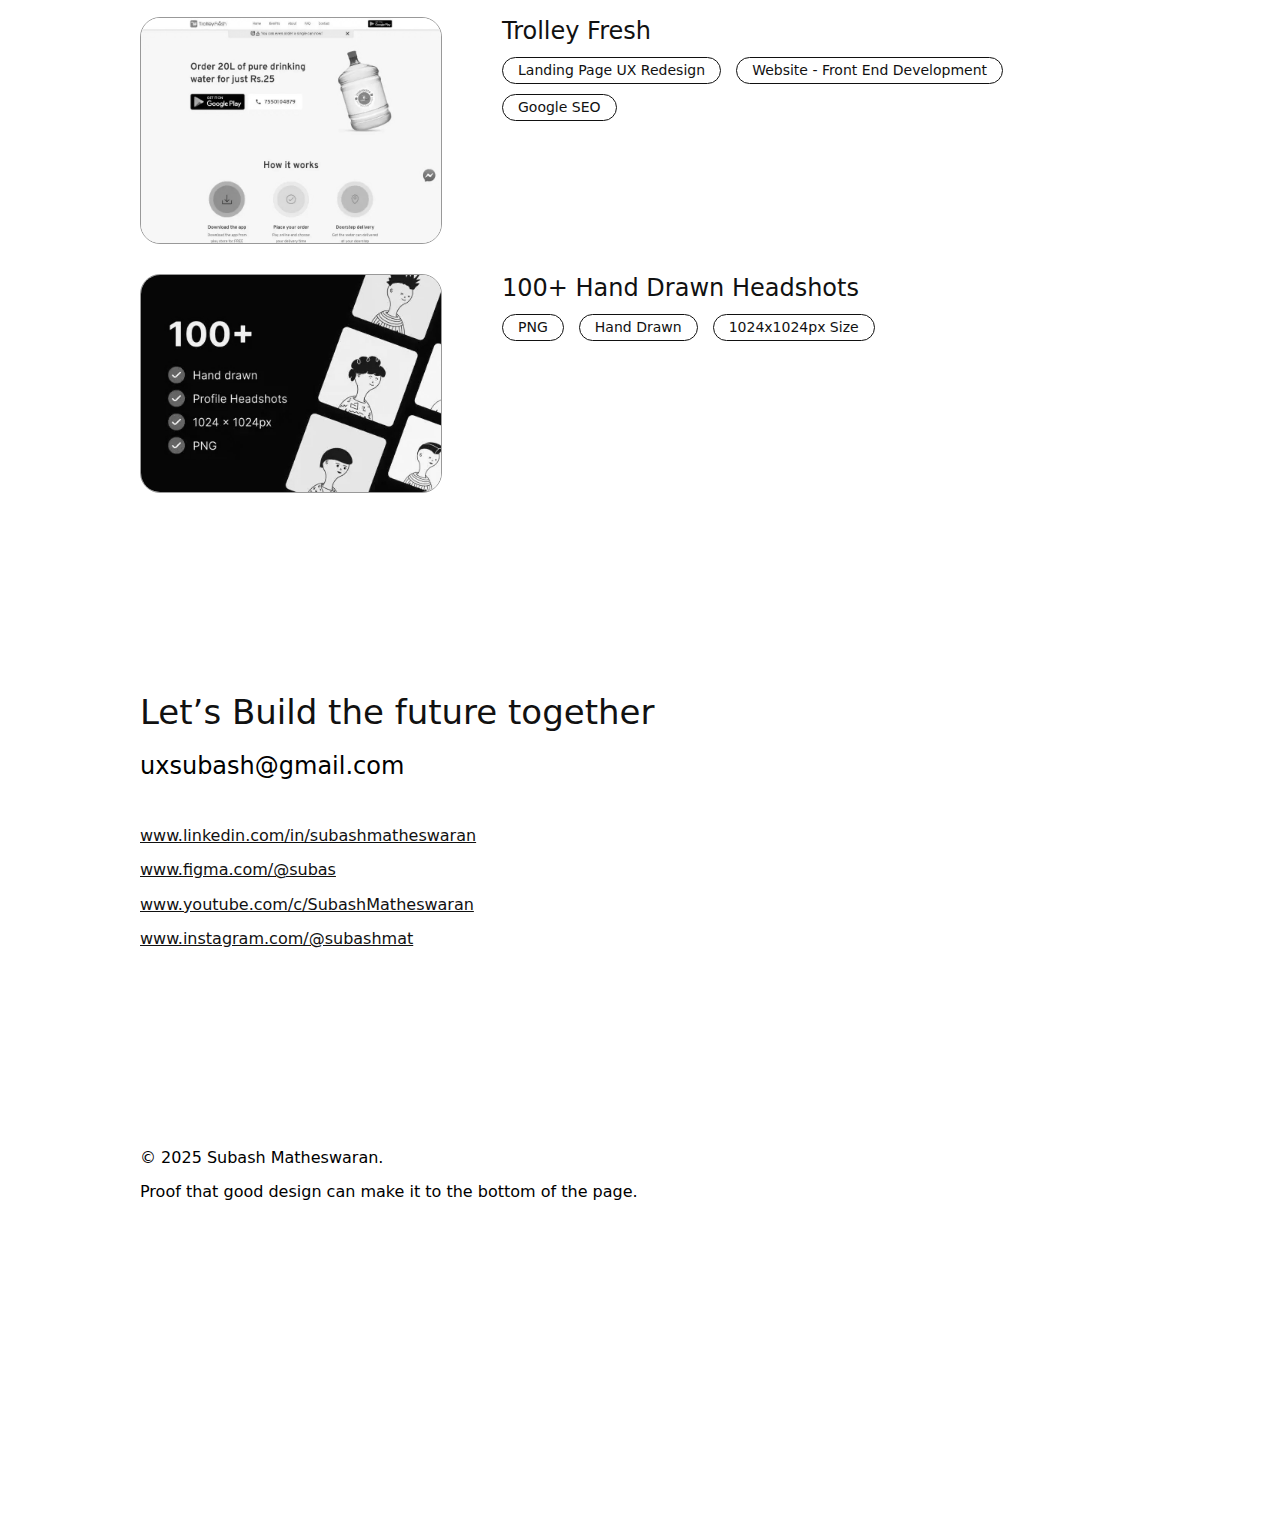
==== commit 9f336ed7: "Updated home page" ====
--- a/index.html
+++ b/index.html
@@ -1,20 +1,24 @@
 
 <!--
+Welcome to the place where alphabets, numbers and special characters are mixed together to make sense!!
+
+
    ========================================================
    
    Hey there code sniffer!!!!
    
-   Wanna know a secret:
-   When I was about to complete my school days, I wanted to become a Fashion Designer!!! Well, life had other (better) ideas.
-   
-   Need any help with application UX design, drop me a line..
+   Grab some code here:
+   https://github.com/subashmatheswaran
+
+   Need any help with application UX design?, landing page that converts? or need something differernt?, drop me a line..
    email: uxsubash@gmail.com
-   Twitter: https://twitter.com/SubashMathes
    
    SMILE...    ;-)
    
    ========================================================   
    
+
+
                                                                        
                                                                        
   .--.--.                                                    ,---,     
@@ -54,7 +58,7 @@
     <meta property="og:title" content="Subash Matheswaran">
     <meta property="og:description" content="User Experience Designer, India">
     <meta property="og:image" content="/assets/img/preview-image-subash-matheswaran.png">
-    <meta property="og:url" content="/this-page.html">
+    <meta property="og:url" content="/index.html">
     <meta property="og:site_name" content="Subash Matheswaran Website">
     <meta property="og:locale" content="en_US">
     <meta name="twitter:card" content="/assets/img/preview-image-subash-matheswaran.png">
@@ -67,6 +71,7 @@
     <link rel="canonical" href="www.subashmatheswaran.github.io">
 
     <link rel="stylesheet" href="assets/css/style.css">
+    
   </head>
   <body>
 
@@ -85,8 +90,7 @@
                 
                 <ul class="nav-links">
                     <li><a class="active-menu" href="#home">Home</a></li>
-                    <li><a href="about.html">About</a></li>
-                    <li><a href="works.html">Works</a></li>
+                    <li><a href="#works">Works</a></li>
                     <li><a href="seo/index.html">SEO</a></li>
                     <li><a href="https://medium.com/@subashmatheswaran" target="_blank">Blog</a></li>
                     <li><a href="#contact">Contact</a></li>
@@ -95,17 +99,15 @@
         </nav>
 
 
-
         <section id="home" class="hero-section">
             <h1 class="hero-text">Subash Matheswaran</h1>
-            <p class="hero-p">Crafting digital experiences since 2016</p>
-            <img class="hero-image" src="assets/img/subash_image.webp" alt="Subash Illustration" />
-            <img class="hero-snippets" src="assets/img/hero-snippets.webp" alt="Snippets" />
+            <p class="hero-p">🚀 Senior UX & Product Designer | SaaS, App & Web Design Specialist | SEO & Conversion Driven Designer</p>
+            <img class="hero-image" src="assets/img/bento-grid-subash.webp" alt="Subash bento grid" />
+            <p class="hero-about">I specialize in user-centric design for SaaS products, mobile apps, and complex web admin portals, focusing on ease of use, simplicity, and high conversion rates. With a strong background in SEO and landing page optimization, I bridge the gap between design and business growth, ensuring that every interface not only looks great but also drives engagement and conversions.</p>
         </section>
 
 
-
-        <section class="works section-space">
+        <section id="works" class="works section-space">
             <h2>Works</h2>
 
             <div class="work-card">
@@ -117,8 +119,8 @@
                         <li>Web App</li>
                         <li>Admin Portal</li>
                     </ul>
-                    <a href="#" target="_blank" class="cta-card-button">Know More</a>
-                </div>
+                <!-- <a href="#" target="_blank" class="cta-card-button">Know More</a> -->
+                </div> 
             </div>
 
             <div class="work-card">
@@ -129,7 +131,7 @@
                         <li>Landing Page</li>
                         <li>Web App</li>
                     </ul>
-                    <a href="#" target="_blank" class="cta-card-button">Know More</a>
+                    
                 </div>
             </div>
 
@@ -142,7 +144,7 @@
                         <li>Website - Front End Development</li>
                         <li>Google SEO</li>
                     </ul>
-                    <a href="#" target="_blank" class="cta-card-button">Know More</a>
+                    
                 </div>
             </div>
 
@@ -155,39 +157,11 @@
                         <li>Hand Drawn</li>
                         <li>1024x1024px Size</li>
                     </ul>
-                    <a href="#" target="_blank" class="cta-card-button">Know More</a>
+                    
                 </div>
             </div>
 
         </section>
-
-
-
-
-
-<!--
-
-        <section class="home-lab section-space">
-            <h2>From the Lab</h2>
-            <a>Visit Lab</a>
-            <div class="card-row">
-                <div class="card">
-                    <img src="assets/img/instapay.png" alt="" class="">
-                    <h3>Lines and Shapes1</h3>
-                </div>
-                <div class="card">
-                    <img src="assets/img/instapay.png" alt="" class="">
-                    <h3>Lines and Shapes1</h3>
-                </div>
-                <div class="card">
-                    <img src="assets/img/instapay.png" alt="" class="">
-                    <h3>Lines and Shapes1</h3>
-                </div>
-            </div>
-        </section>
-
--->
-
 
 
 
--- a/assets/css/style.css
+++ b/assets/css/style.css
@@ -31,8 +31,8 @@
 	display: block;
 }
 body {
-	line-height: 1;
-    font-family: "Humans-Font-01-Regular";
+	line-height: 1.2;
+    font-family: 'Inter', system-ui, -apple-system, BlinkMacSystemFont, 'Segoe UI', Roboto, Oxygen, Ubuntu, Cantarell, 'Open Sans', 'Helvetica Neue', sans-serif;
     cursor: url('../img/cursor.png'), auto;
 }
 ol, ul {
@@ -52,10 +52,7 @@
 }
 
 
-@font-face {
-    font-family: "Humans-Font-01-Regular";
-    src: url("../font/Humans-Font-01-Regular.ttf");
-}
+
 
 ::-moz-selection { /* Code for Firefox */
     color: #ffffff;
@@ -120,8 +117,7 @@
 .nav-content {
     width: 1000px;
     background-color: #111111;
-    
-    border-radius: 20px;
+    border-radius: 0px;
     margin: 0 auto;
     display: flex;
     justify-content: space-between;
@@ -131,14 +127,14 @@
 
 .nav-content .logo{
     text-decoration: none;
-    max-height: 44px;
-    padding: 15px;
+    max-height: 30px;
+    padding: 8px;
 }
 
 .logo img{
-    max-width: 44px;
-    max-height: 44px;
-    border-radius: 10px;
+    max-width: 30px;
+    max-height: 30px;
+    border-radius: 0px;
 }
 
 /* Hide checkbox */
@@ -212,12 +208,12 @@
 
 .nav-links a {
     color: #ffffff;
-    border-radius: 10px;
+    border-radius: 0px;
     border: 1px solid #111111;
     text-decoration: none;
-    padding: 10px 20px;
+    padding: 5px 15px;
     margin: 0px 5px;
-    font-size: 24px;
+    font-size: 16px;
     transition: all 0.6s;
 }
 
@@ -228,13 +224,15 @@
 
 
 .nav-links .active-menu{
-    border: 1px solid #ffffff;
-    border-radius: 10px;
+    background-color: #ffffff;
+    border-radius: 0px;
+    color: #111111;
+    font-weight: bold;
 }
 
 .nav-links a:hover {
     color: #ffffff;
-    border-radius: 10px;
+    border-radius: 0px;
     border: 1px solid #ffffff;
     transition: all 0.6s;
 }
@@ -314,38 +312,30 @@
 
 /* HERO content */
 .hero-section{
-    padding-top: 100px;
-    text-align: center;
+    padding-top: 80px;
 }
 
 .hero-text{
-    font-size: 100px;
-    margin-top: 50px;
+    font-size: 44px;
+    margin-top: 30px;
+    color: #111111;
 }
 
 .hero-p{
-    font-size: 40px;
-    margin-bottom: 70px;
+    font-size: 20px;
+    line-height: 28px;
+    margin: 10px 0 40px 0;
+    max-width: 640px;
+    color: #232323;
 }
 
 .hero-image{
-    max-width: 280px;
-    max-height: 337px;   
-    position:absolute;
+    max-width: 1000px;
     left:0;
     right:0;
     margin: 0px auto;
 }
 
-.hero-snippets{
-    max-width: 780px;
-    margin-bottom: 30px;
-    position:relative;
-    visibility: hidden;
-    pointer-events:none;
-    opacity: 0;
-    transition: all 0.4s;
-}
 
 .hero-image:hover ~ .hero-snippets{
     visibility: visible;
@@ -354,12 +344,13 @@
 }
 
 
-
-
-
-
-
-
+.hero-about {
+    font-size: 16px;
+    line-height: 24px;
+    max-width: 640px;
+    color: #232323;
+    margin-top: 30px
+}
 
 
 
@@ -370,9 +361,14 @@
 
 
 .section-space{
-    padding-top: 200px;
-    padding-bottom: 200px;
-}
+    padding-top: 100px;
+    padding-bottom: 100px;
+}
+
+
+
+
+
 
 
 
@@ -382,14 +378,13 @@
 }
 
 .works h2{
-    font-size: 70px;
-    text-align: center;
+    font-size: 34px;
     color:  #111111;
 }
 
 .work-card{
     clear: both;
-    padding-top: 100px;
+    padding-top: 30px;
     height: 218px;
 }
 
@@ -414,7 +409,7 @@
 }
 
 .work-card .card-content h3{
-    font-size: 40px;
+    font-size: 24px;
     color:  #111111;
 }
 
@@ -428,7 +423,7 @@
     margin-bottom: 10px !important;
     border: 1px solid #111111;
     border-radius: 30px;
-    font-size: 20px;
+    font-size: 14px;
     margin: 0;
     display: inline-block;
     color:  #111111;
@@ -437,11 +432,11 @@
 .cta-card-button{
     display: inline-block;
     text-decoration: none;
-    margin-top: 30px;
+    margin-top: 15px;
     padding: 10px 20px;
     color: #111111;
     border: 2px solid #111111;
-    border-radius: 10px;
+    border-radius: 0px;
     font-size: 20px;
     line-height: 20px;
     -webkit-box-shadow: 0px 10px 0px 0px rgba(17,17,17,1);
@@ -464,25 +459,6 @@
 
 
 
-
-
-
-
-
-
-
-
-
-
-
-
-
-
-
-
-.home-lab{
-
-}
 
 .home-lab h2{
     font-size: 70px;
@@ -535,24 +511,22 @@
 
 .cta-email{
     clear: both;
-    text-align: center;
 }
 
 .cta-email h2{
-    font-size: 70px;
-    text-align: center;
+    font-size: 34px;
     color:  #111111;
 }
 
 .cta-email h3{
-    font-size: 50px;
+    font-size: 24px;
     margin-top: 20px;
     margin-bottom: 30px;
 }
 
 .cta-email a{
     padding-top: 15px;
-    font-size: 30px;
+    font-size: 16px;
     display: block;
     color: #111111;;
 }
@@ -563,11 +537,10 @@
 
 .footer{
     clear: both;
-    text-align: center;
 }
 
 .footer p{
-    font-size: 20px;
+    font-size: 16px;
     padding-bottom: 15px;
 }
 
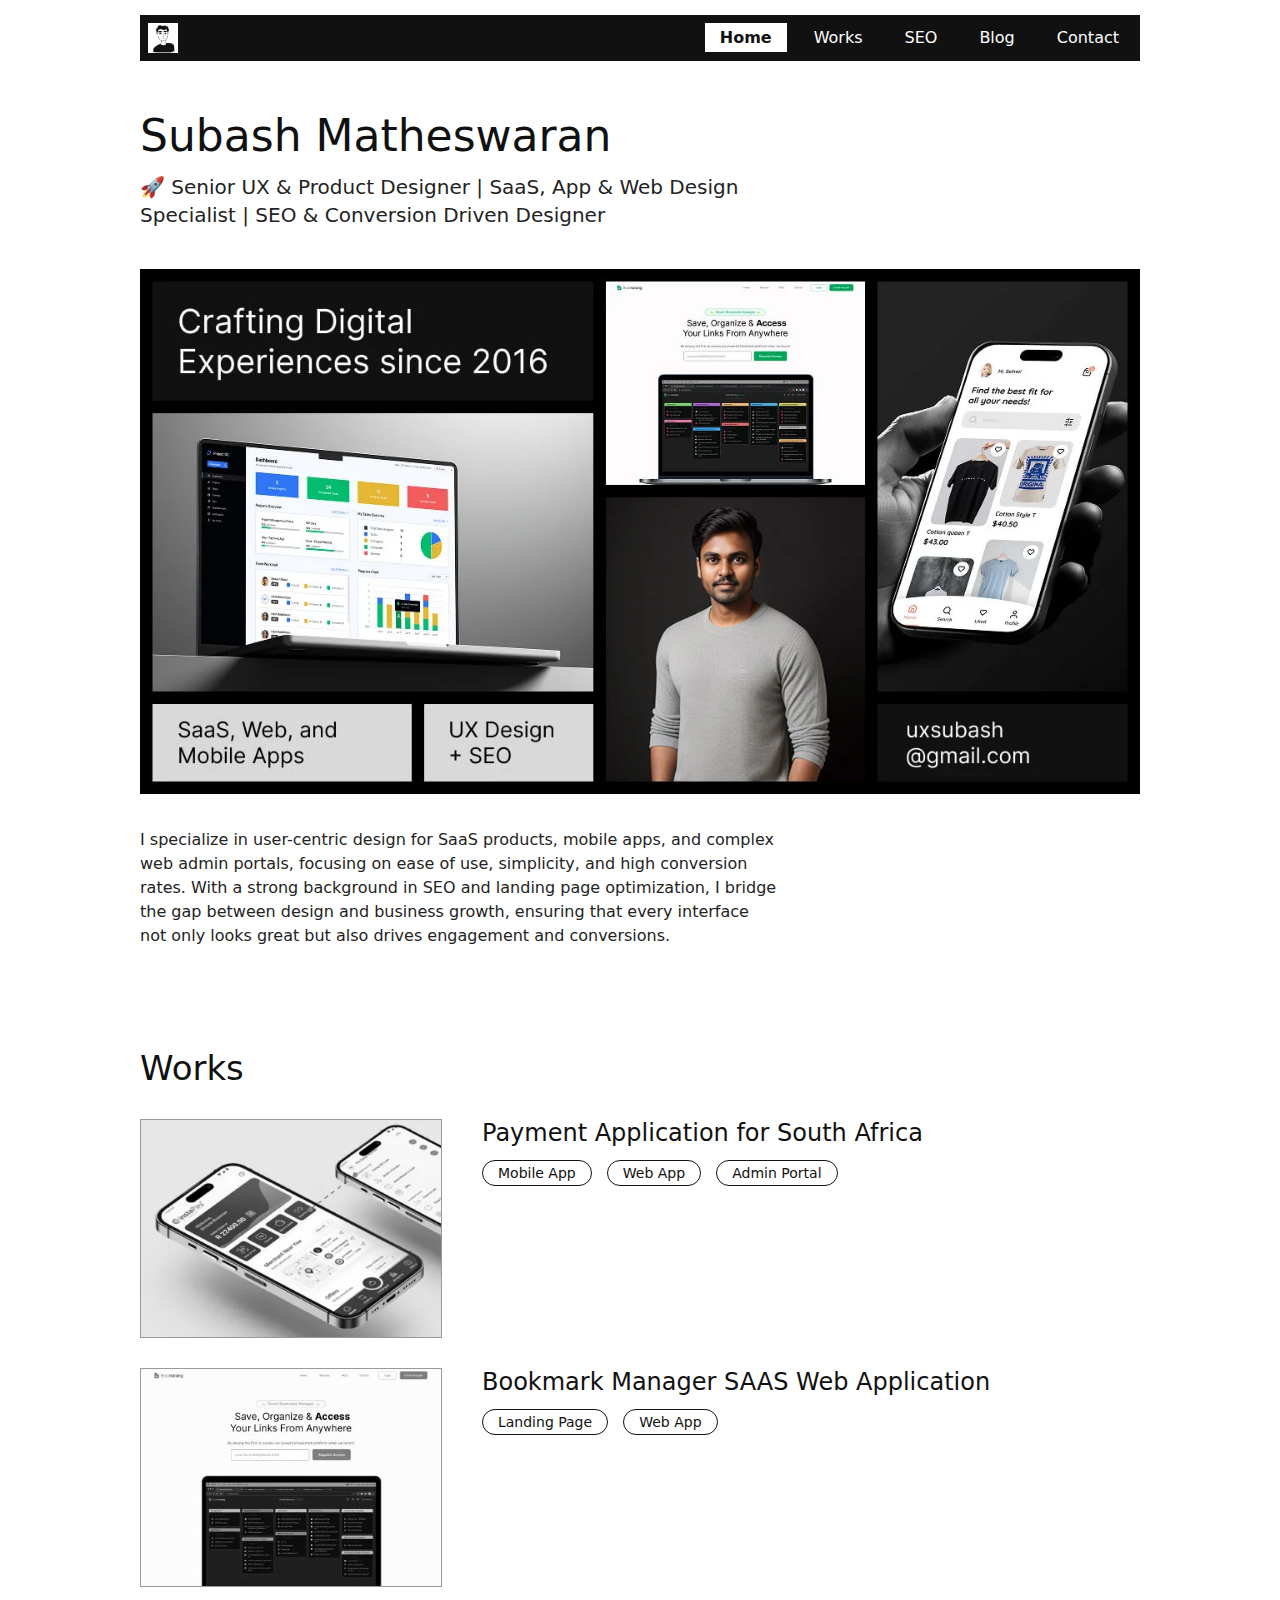
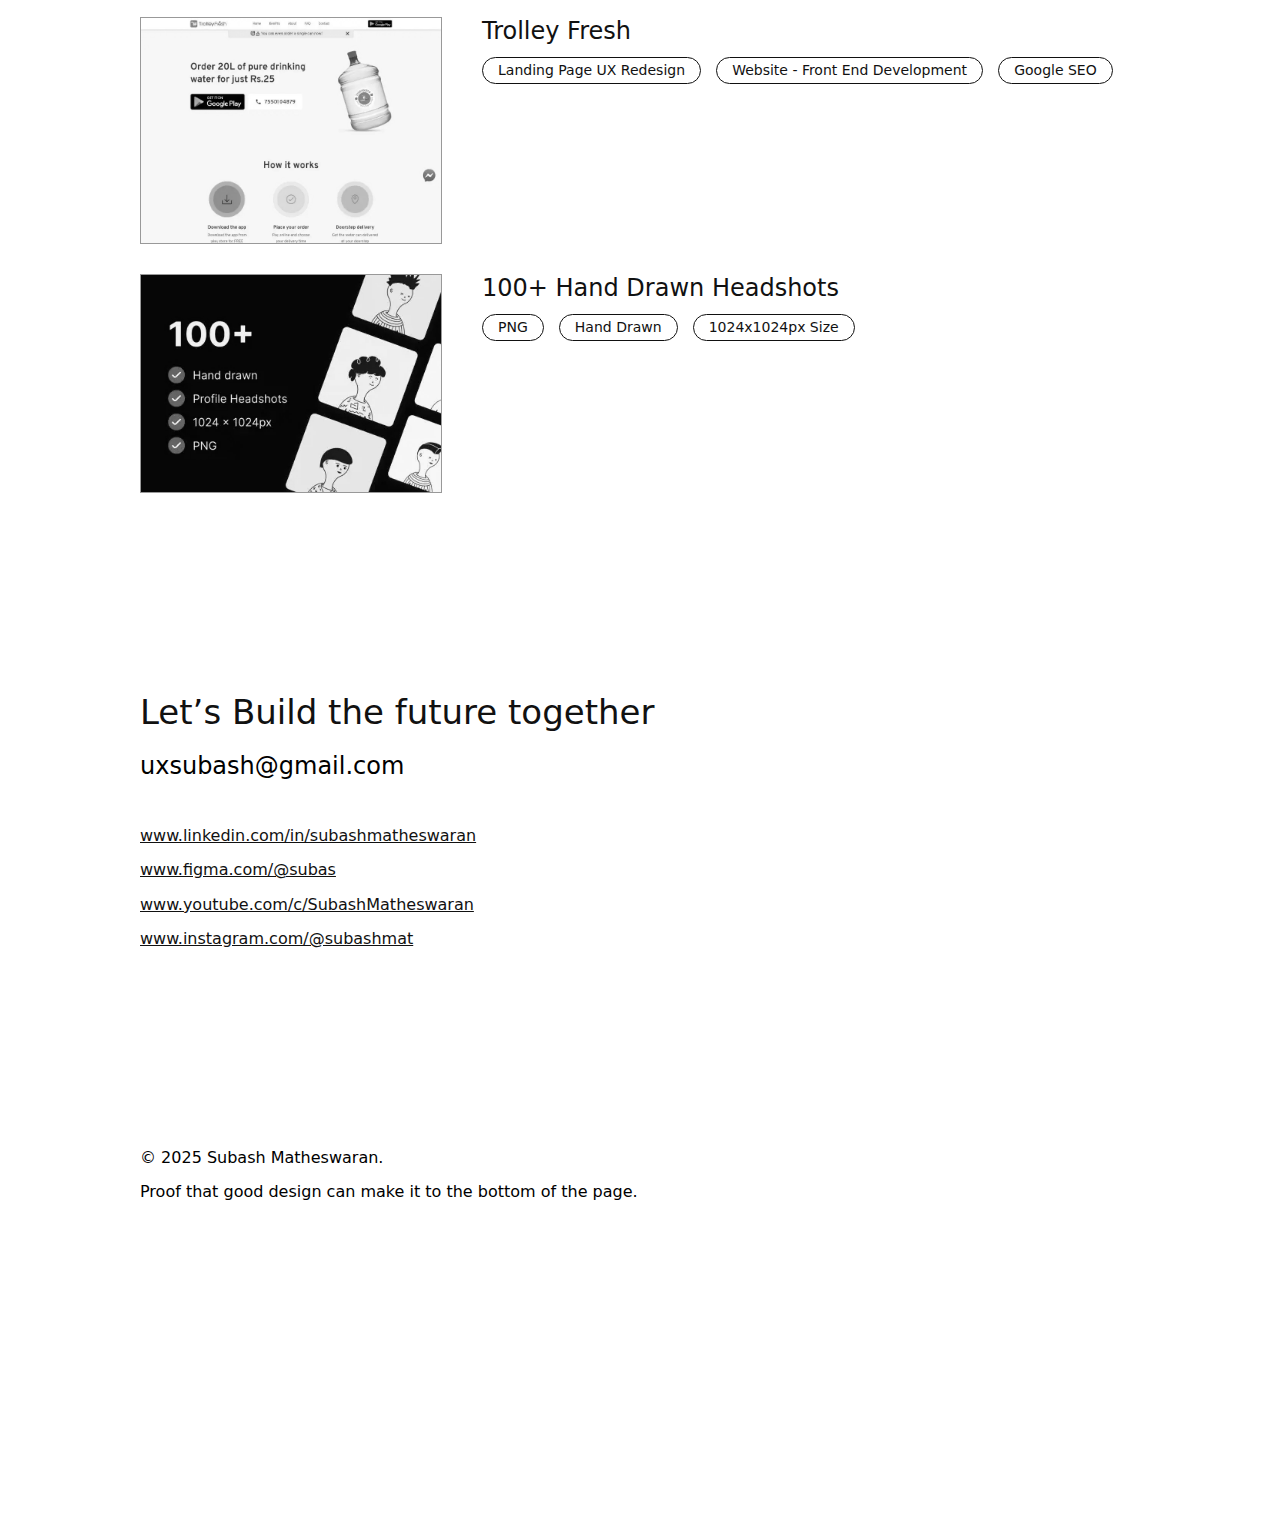
==== commit 43b3612c: "Css update" ====
--- a/index.html
+++ b/index.html
@@ -63,16 +63,19 @@
     <meta property="og:locale" content="en_US">
     <meta name="twitter:card" content="/assets/img/preview-image-subash-matheswaran.png">
     <meta name="twitter:url" content="/index.html">
-    <meta name="twitter:title" content="Subash - Product Designer, India.">
-    <meta name="twitter:image" content="/assets/img/preview-image-subash-matheswaran.png">
+    <meta name="twitter:title" content="Subash - Software Designer, India.">
+    <meta name="twitter:image" content="/assets/img/bento-grid-subash.jpg">
     <link rel="icon" type="image/png" href="assets/img/favicon.ico" />
     <link rel="apple-touch-icon" type="image/png" sizes="76x76" href="/apple-touch-icon.png" />
     <link rel="mask-icon" href="/assets/img/android-chrome-512x512.png" color="#111111" />
-    <link rel="canonical" href="www.subashmatheswaran.github.io">
+    <link rel="canonical" href="www.subashmatheswaran.github.io/" />
 
-    <link rel="stylesheet" href="assets/css/style.css">
+    <link rel="stylesheet" href="assets/css/style.css?v=1.2.1">
     
   </head>
+
+
+  
   <body>
 
     <div class="container">
@@ -102,7 +105,7 @@
         <section id="home" class="hero-section">
             <h1 class="hero-text">Subash Matheswaran</h1>
             <p class="hero-p">🚀 Senior UX & Product Designer | SaaS, App & Web Design Specialist | SEO & Conversion Driven Designer</p>
-            <img class="hero-image" src="assets/img/bento-grid-subash.webp" alt="Subash bento grid" />
+            <img class="hero-image" src="assets/img/bento-grid-subash.webp" alt="Subash Matheswaran Intro grid" />
             <p class="hero-about">I specialize in user-centric design for SaaS products, mobile apps, and complex web admin portals, focusing on ease of use, simplicity, and high conversion rates. With a strong background in SEO and landing page optimization, I bridge the gap between design and business growth, ensuring that every interface not only looks great but also drives engagement and conversions.</p>
         </section>
 
@@ -111,7 +114,7 @@
             <h2>Works</h2>
 
             <div class="work-card">
-                <img class="work-card-image" src="assets/img/instapay.webp"/>
+                <img class="work-card-image" alt="Payment app screen" src="assets/img/instapay.webp"/>
                 <div class="card-content">
                     <h3>Payment Application for South Africa</h3>
                     <ul>
@@ -124,7 +127,7 @@
             </div>
 
             <div class="work-card">
-                <img class="work-card-image" src="assets/img/boomarang_saas.webp" />
+                <img class="work-card-image" alt="Micro saas web app" src="assets/img/boomarang_saas.webp" />
                 <div class="card-content">
                     <h3>Bookmark Manager SAAS Web Application</h3>
                     <ul>
@@ -136,7 +139,7 @@
             </div>
 
             <div class="work-card">
-                <img class="work-card-image" src="assets/img/trolley-fresh.webp" />
+                <img class="work-card-image" alt="water can delivery app landing page" src="assets/img/trolley-fresh.webp" />
                 <div class="card-content">
                     <h3>Trolley Fresh</h3>
                     <ul>
@@ -149,7 +152,7 @@
             </div>
 
             <div class="work-card">
-                <img class="work-card-image" src="assets/img/100_headshots_handdrawn.webp" />
+                <img class="work-card-image" alt="100+ hand drawn headshots" src="assets/img/100_headshots_handdrawn.webp" />
                 <div class="card-content">
                     <h3>100+ Hand Drawn Headshots</h3>
                     <ul>
@@ -184,58 +187,10 @@
         </footer>
         
 
-
         <section class="section-space"></section>
 
 
-
-
-
-
     </div>
-    <script src="https://ajax.googleapis.com/ajax/libs/jquery/3.3.1/jquery.min.js"></script>
-	<script src="assets/js/script.js" type="text/javascript"></script>
-    <script>
-        $(document).ready(function(){
-        var oldTitle = $(document).find("title").text();
-        var newTitle = "You're Awesome...";
-    
-        function setTitle(title){
-          document.title = title;
-        }
-    
-        $(window).on("focus", function(){
-        setTitle(oldTitle);
-        }).on("blur", function(){
-        setTitle(newTitle);
-        });
-        });
-    
-    
-    
-        // smooth scroll mouse wheel
-        document.addEventListener('wheel',function (event){
-        //only vertical scroll
-        if (event.deltaY > 0)
-        {
-            event.preventDefault();
-            smoothScroll(document.documentElement,5,1000)
-        }
-        })
-        function smoothScroll (domElement,pixel,delay)
-        {
-        const intervalToRepeat = 5;
-        const step = (intervalToRepeat * pixel) / delay;
-        if ( step < pixel)
-        {
-            domElement.scrollTop += step;
-            setTimeout(function (){
-            smoothScroll(domElement,pixel - step,delay)
-            },intervalToRepeat);
-        }
-        }
-    
-        </script>
         
   </body>
 </html>
--- a/assets/css/style.css
+++ b/assets/css/style.css
@@ -105,6 +105,16 @@
     margin: 0 auto;
 }
 
+@media (max-width: 1000px) {
+    .container{
+        max-width: 1000px;
+        margin: 0 auto;
+        padding: 0px 20px;
+    }
+
+}
+
+
 /* navbar */
 #navbar {
     padding: 15px 0px;
@@ -331,11 +341,20 @@
 
 .hero-image{
     max-width: 1000px;
+    width: 100%;
     left:0;
     right:0;
     margin: 0px auto;
 }
 
+@media (max-width: 768px) {
+    .hero-image{
+        width: 100%;
+        left:0;
+        right:0;
+        margin: 0px auto;
+    }
+}
 
 .hero-image:hover ~ .hero-snippets{
     visibility: visible;
@@ -390,8 +409,8 @@
 
 .work-card-image{
     float: left;
-    border-radius: 20px;
-    margin-right: 60px;
+    border-radius: 0px;
+    margin-right: 40px;
     max-width: 300px;
     border: 1px solid #999999;
     filter: grayscale(100%);
@@ -401,7 +420,6 @@
 .work-card-image:hover{
     filter: grayscale(0%);
     transition: all 0.6s;
-    transform: scale(1.1);
 }
 
 .work-card .card-content{
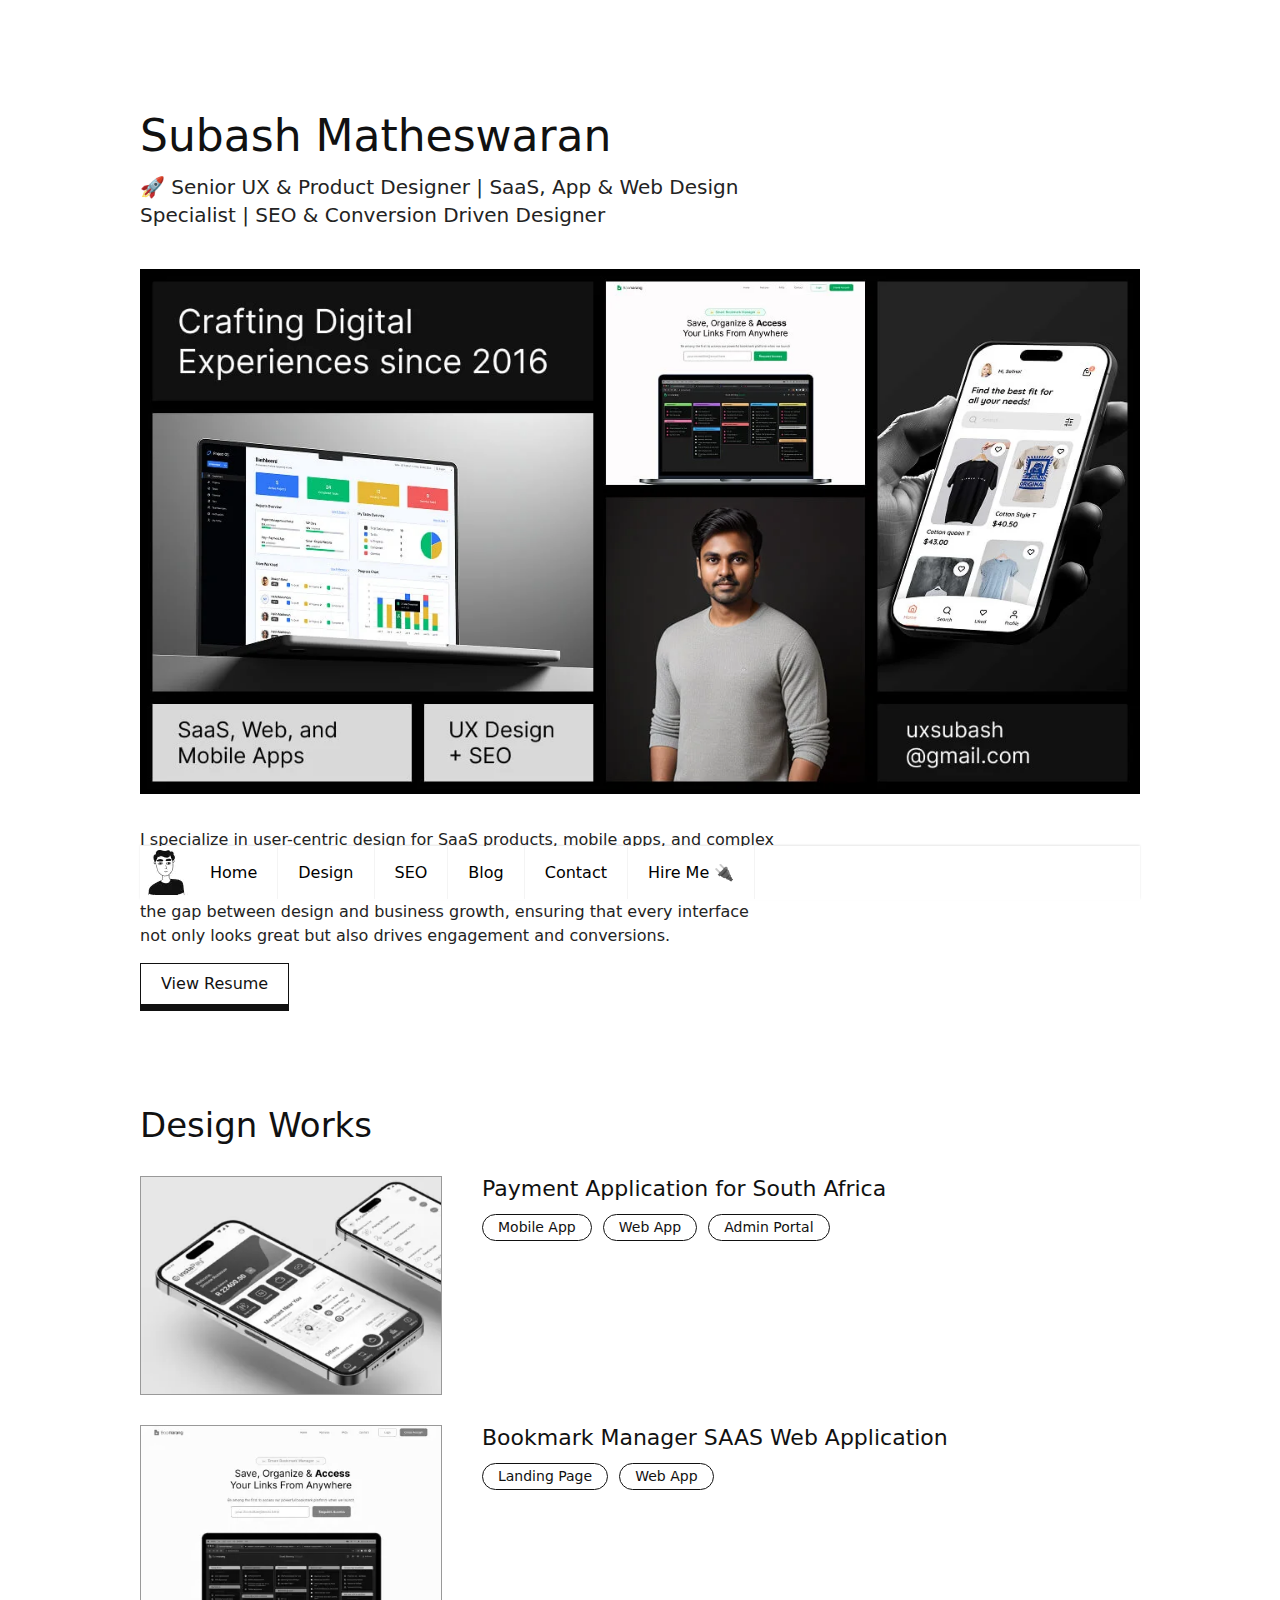
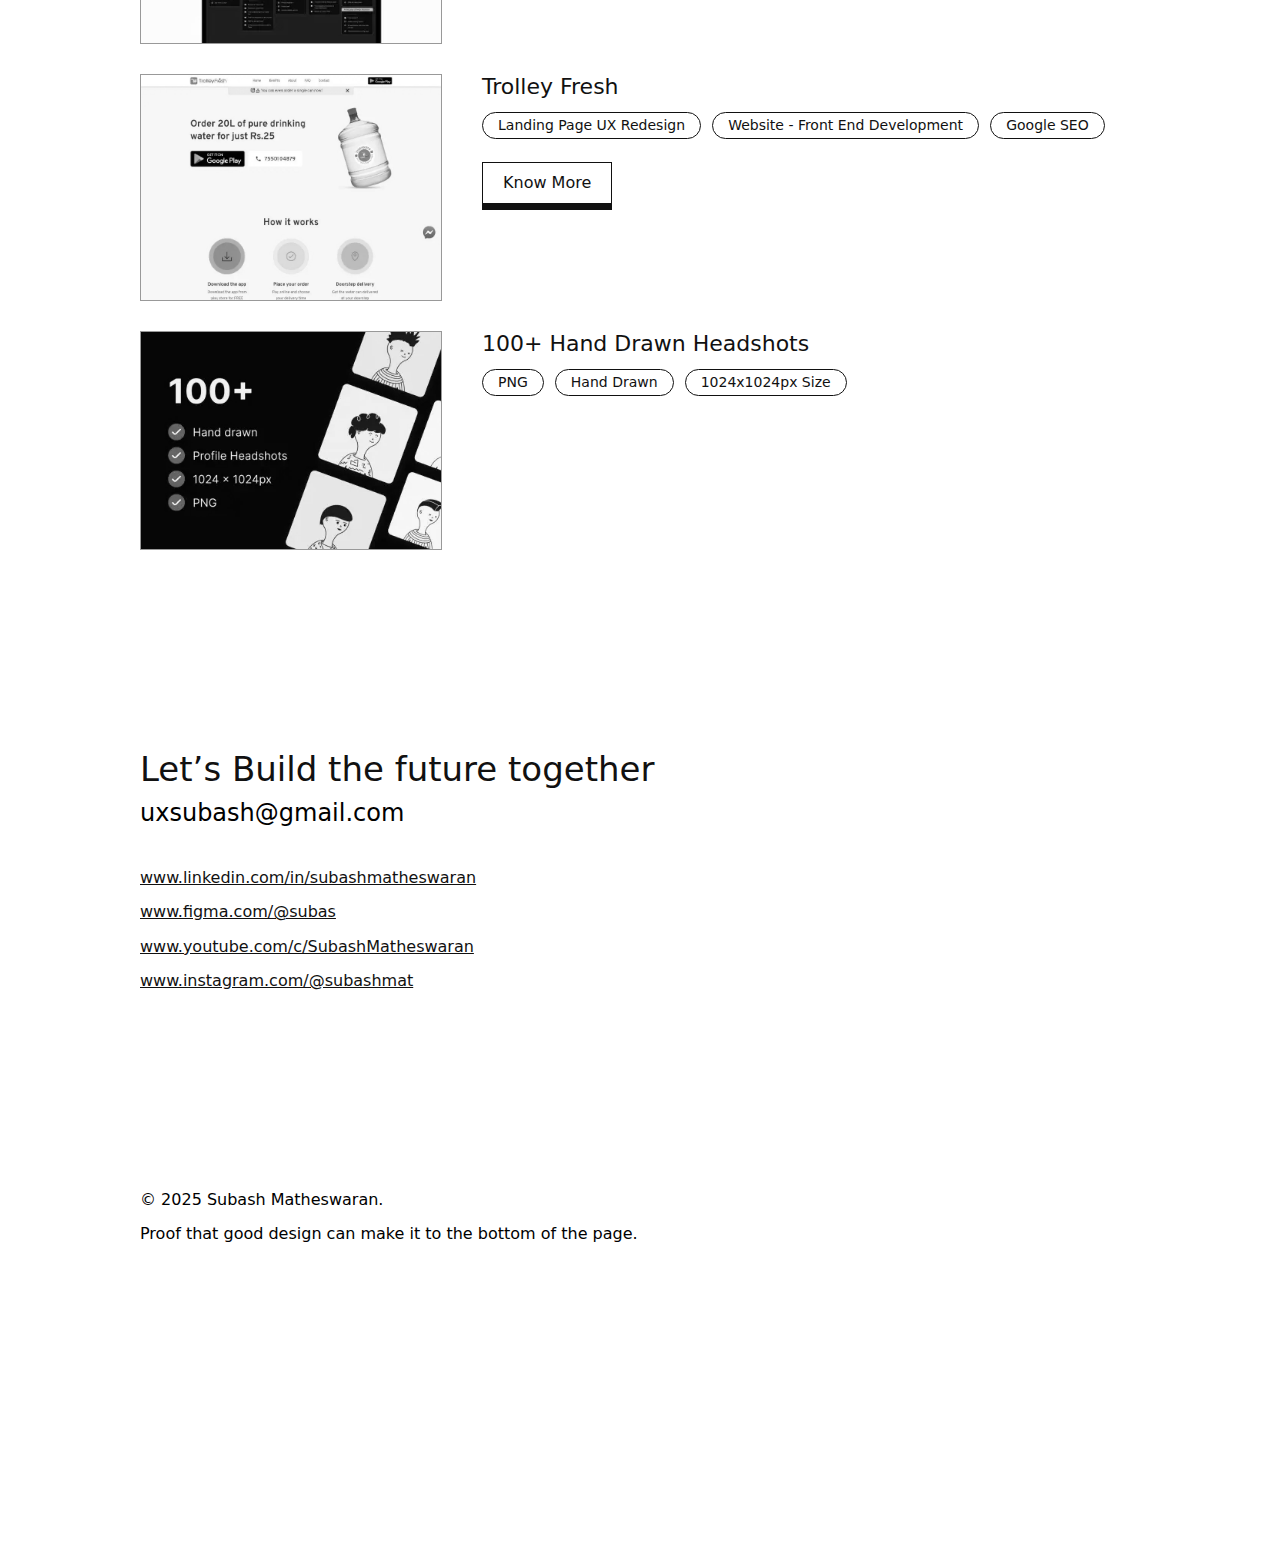
==== commit e109a09a: "Updated menu" ====
--- a/index.html
+++ b/index.html
@@ -70,7 +70,7 @@
     <link rel="mask-icon" href="/assets/img/android-chrome-512x512.png" color="#111111" />
     <link rel="canonical" href="www.subashmatheswaran.github.io/" />
 
-    <link rel="stylesheet" href="assets/css/style.css?v=1.2.1">
+    <link rel="stylesheet" href="assets/css/style.css?v=1.2.2">
     
   </head>
 
@@ -79,11 +79,10 @@
   <body>
 
     <div class="container">
-        <nav id="navbar">
+        <!-- <nav id="navbar">
             <div class="nav-content">
                 <a href="index.html" class="logo"><img src="assets/img/subash_logo.webp" alt="SM logo"></a>
                 
-                <!-- Checkbox for toggle -->
                 <input type="checkbox" id="nav-toggle">
                 <label for="nav-toggle" class="nav-toggle-label">
                     <div class="hamburger-lines">
@@ -99,7 +98,22 @@
                     <li><a href="#contact">Contact</a></li>
                 </ul>
             </div>
-        </nav>
+        </nav> -->
+
+
+        <header class="header">
+            <a href="/index.html" class="logo"><img src="assets/img/subash_logo.webp"/></a>
+            <input class="menu-btn" type="checkbox" id="menu-btn" />
+            <label class="menu-icon" for="menu-btn"><span class="navicon"></span></label>
+            <ul class="menu">
+                <li><a href="#home">Home</a></li>
+                <li><a href="#works">Design</a></li>
+                <li><a href="seo/index.html">SEO</a></li>
+                <li><a href="https://medium.com/@subashmatheswaran" target="_blank">Blog</a></li>
+                <li><a href="#contact">Contact</a></li>
+                <li><a href="mailto:uxsubash@gmail.com">Hire Me &#x1F50C;</a></li>
+            </ul>
+          </header>
 
 
         <section id="home" class="hero-section">
@@ -107,11 +121,12 @@
             <p class="hero-p">🚀 Senior UX & Product Designer | SaaS, App & Web Design Specialist | SEO & Conversion Driven Designer</p>
             <img class="hero-image" src="assets/img/bento-grid-subash.webp" alt="Subash Matheswaran Intro grid" />
             <p class="hero-about">I specialize in user-centric design for SaaS products, mobile apps, and complex web admin portals, focusing on ease of use, simplicity, and high conversion rates. With a strong background in SEO and landing page optimization, I bridge the gap between design and business growth, ensuring that every interface not only looks great but also drives engagement and conversions.</p>
+            <a href="/assets/subash_uxdesigner_resume-compressed.pdf" target="_blank" class="cta-card-button">View Resume</a>
         </section>
 
 
         <section id="works" class="works section-space">
-            <h2>Works</h2>
+            <h2>Design Works</h2>
 
             <div class="work-card">
                 <img class="work-card-image" alt="Payment app screen" src="assets/img/instapay.webp"/>
@@ -147,6 +162,7 @@
                         <li>Website - Front End Development</li>
                         <li>Google SEO</li>
                     </ul>
+                    <a href="/assets/img/trolley-fresh-website-design-seo.png" target="_blank" class="cta-card-button">Know More</a>
                     
                 </div>
             </div>
--- a/assets/css/style.css
+++ b/assets/css/style.css
@@ -115,17 +115,181 @@
 }
 
 
-/* navbar */
+
+
+
+
+
+
+
+
+  
+  a {
+    color: #000;
+  }
+  
+  
+  /* header */
+  .header {
+    background-color: #fff;
+    box-shadow: 0px -1px 2px 0 rgba(0, 0, 0, .1);
+    position: fixed;
+    bottom: 0px;
+    width: 100%;
+    max-width: 1000px;
+    z-index: 99;
+  }
+  
+  .header ul {
+    margin: 0;
+    padding: 0;
+    list-style: none;
+    overflow: hidden;
+    background-color: #fff;
+  }
+  
+  .header li a {
+    display: block;
+    padding: 10px 20px;
+    font-size: 16px;
+    border-right: 1px solid #f4f4f4;
+    text-decoration: none;
+  }
+  
+
+  .header li a:hover,
+  .header .menu-btn:hover {
+    background-color: #f4f4f4;
+  }
+  
+  .header .logo {
+    display: block;
+    float: left;
+    padding: 0px;
+    text-decoration: none;
+  }
+  
+  /* menu */
+  .header .menu {
+    clear: both;
+    max-height: 0;
+    transition: max-height .2s ease-out;
+  }
+  
+  /* menu icon */
+  
+  .header .menu-icon {
+    cursor: pointer;
+    display: inline-block;
+    padding: 28px 20px;
+    position: relative;
+    user-select: none;
+  }
+  
+  .header .menu-icon .navicon {
+    background: #333;
+    display: block;
+    height: 2px;
+    position: relative;
+    transition: background .2s ease-out;
+    width: 18px;
+  }
+  
+  .header .menu-icon .navicon:before,
+  .header .menu-icon .navicon:after {
+    background: #333;
+    content: '';
+    display: block;
+    height: 100%;
+    position: absolute;
+    transition: all .2s ease-out;
+    width: 100%;
+  }
+  
+  .header .menu-icon .navicon:before {
+    top: 5px;
+  }
+  
+  .header .menu-icon .navicon:after {
+    top: -5px;
+  }
+  
+  /* menu btn */
+  
+  .header .menu-btn {
+    display: none;
+  }
+  
+  .header .menu-btn:checked ~ .menu {
+    max-height: 240px;
+  }
+  
+  .header .menu-btn:checked ~ .menu-icon .navicon {
+    background: transparent;
+  }
+  
+  .header .menu-btn:checked ~ .menu-icon .navicon:before {
+    transform: rotate(-45deg);
+  }
+  
+  .header .menu-btn:checked ~ .menu-icon .navicon:after {
+    transform: rotate(45deg);
+  }
+  
+  .header .menu-btn:checked ~ .menu-icon:not(.steps) .navicon:before,
+  .header .menu-btn:checked ~ .menu-icon:not(.steps) .navicon:after {
+    top: 0;
+  }
+  
+  
+  @media (min-width: 768px) {
+    .header li {
+      float: left;
+    }
+    .header li a {
+      padding: 17px 20px;
+      font-size: 16px;
+    }
+    .header .menu {
+      clear: none;
+      max-height: none;
+    }
+    .header .menu-icon {
+      display: none;
+    }
+
+    .header{
+        margin-bottom: 0px;
+    }
+  }
+  
+
+
+
+
+
+
+
+
+
+
+
+
+
+/*navbar 
+
 #navbar {
-    padding: 15px 0px;
+    padding: 0px 0px;
     position: fixed;
     max-width: 1000px;
+    width: 100%;
     z-index: 1000;
     transition: all 0.3s;
 }
 
 .nav-content {
-    width: 1000px;
+    max-width: 1000px;
+    width: 100%;
     background-color: #111111;
     border-radius: 0px;
     margin: 0 auto;
@@ -147,14 +311,13 @@
     border-radius: 0px;
 }
 
-/* Hide checkbox */
+
 #nav-toggle {
     display: none;
 }
 
-/* Hamburger menu styles */
 .nav-toggle-label {
-    display: none; /* Hidden by default for desktop */
+    display: none; 
     cursor: pointer;
     width: 40px;
     height: 40px;
@@ -162,7 +325,6 @@
     justify-content: center;
 }
 
-/* Container for hamburger lines */
 .hamburger-lines {
     position: relative;
     width: 25px;
@@ -195,7 +357,6 @@
     top: 8px;
 }
 
-/* Hamburger animation */
 #nav-toggle:checked + .nav-toggle-label .hamburger-lines span {
     background: transparent;
 }
@@ -210,7 +371,6 @@
     top: 0;
 }
 
-/* Navigation links */
 .nav-links {
     display: flex;
     list-style: none;
@@ -247,10 +407,9 @@
     transition: all 0.6s;
 }
 
-/* Mobile styles */
 @media (max-width: 768px) {
     .nav-toggle-label {
-        display: flex; /* Show only on mobile */
+        display: flex; 
     }
 
     .nav-links {
@@ -262,7 +421,6 @@
         padding: 0;
         margin: 0;
         
-        /* Initial state */
         max-height: 0;
         overflow: hidden;
         transition: max-height 0.5s ease-in-out,
@@ -282,20 +440,17 @@
                     transform 0.5s ease;
     }
 
-    /* Show menu when checkbox is checked */
     #nav-toggle:checked ~ .nav-links {
         max-height: 500px;
         padding: 1rem;
     }
 
-    /* Animate list items when menu opens */
     #nav-toggle:checked ~ .nav-links li {
         opacity: 1;
         transform: translateY(0);
         padding:30px;
     }
 
-    /* Stagger the animation for each list item */
     .nav-links li:nth-child(1) { transition-delay: 0.1s; }
     .nav-links li:nth-child(2) { transition-delay: 0.2s; }
     .nav-links li:nth-child(3) { transition-delay: 0.3s; }
@@ -311,7 +466,7 @@
     }
 }
 
-
+*/
 
 
 
@@ -427,7 +582,7 @@
 }
 
 .work-card .card-content h3{
-    font-size: 24px;
+    font-size: 22px;
     color:  #111111;
 }
 
@@ -437,8 +592,8 @@
 
 .work-card .card-content ul li{
     padding: 4px 15px;
-    margin-right: 10px !important;
-    margin-bottom: 10px !important;
+    margin-right: 6px !important;
+    margin-bottom: 8px !important;
     border: 1px solid #111111;
     border-radius: 30px;
     font-size: 14px;
@@ -453,13 +608,13 @@
     margin-top: 15px;
     padding: 10px 20px;
     color: #111111;
-    border: 2px solid #111111;
+    border: 1px solid #111111;
     border-radius: 0px;
-    font-size: 20px;
+    font-size: 16px;
     line-height: 20px;
-    -webkit-box-shadow: 0px 10px 0px 0px rgba(17,17,17,1);
-    -moz-box-shadow: 0px 10px 0px 0px rgba(17,17,17,1);
-    box-shadow: 0px 10px 0px 0px rgba(17,17,17,1);
+    -webkit-box-shadow: 0px 6px 0px 0px rgba(17,17,17,1);
+    -moz-box-shadow: 0px 6px 0px 0px rgba(17,17,17,1);
+    box-shadow: 0px 6px 0px 0px rgba(17,17,17,1);
     transition: all 0.6s;
 }
 
@@ -538,8 +693,8 @@
 
 .cta-email h3{
     font-size: 24px;
-    margin-top: 20px;
-    margin-bottom: 30px;
+    margin-top: 10px;
+    margin-bottom: 25px;
 }
 
 .cta-email a{
